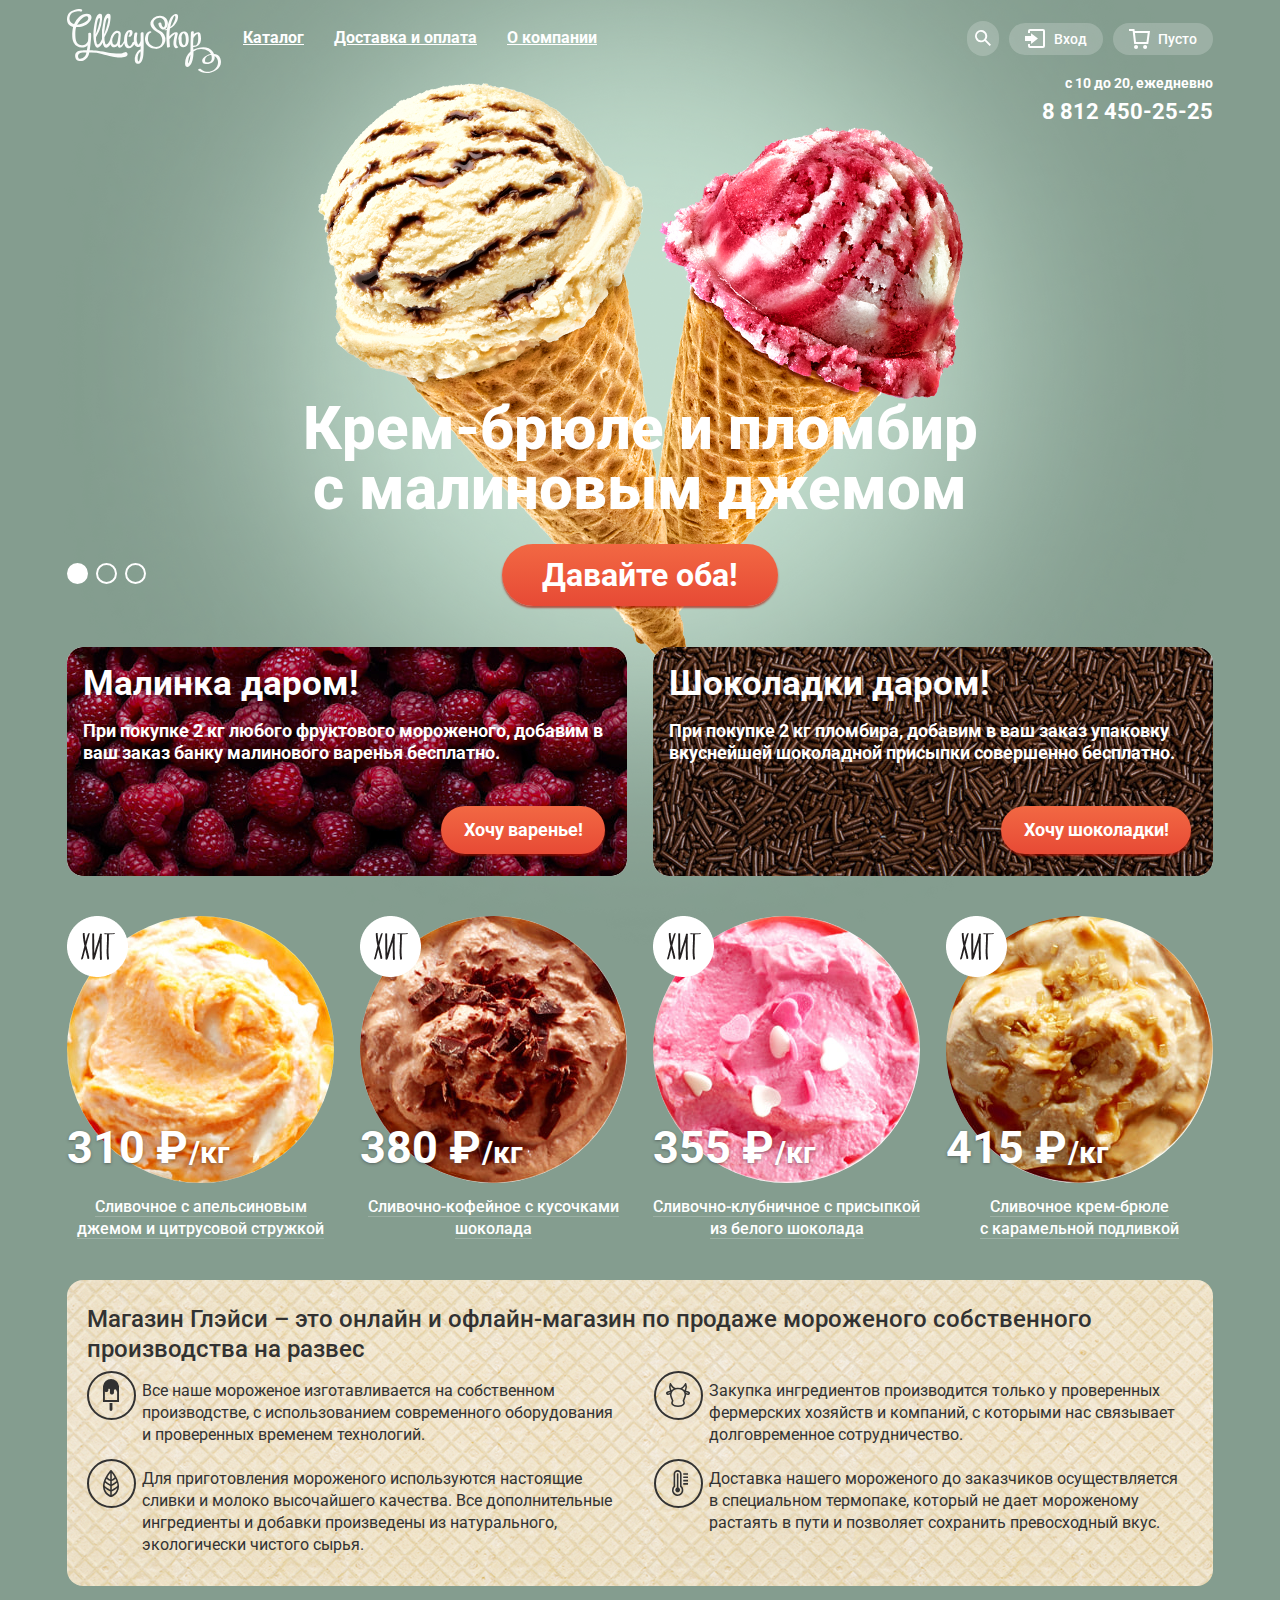
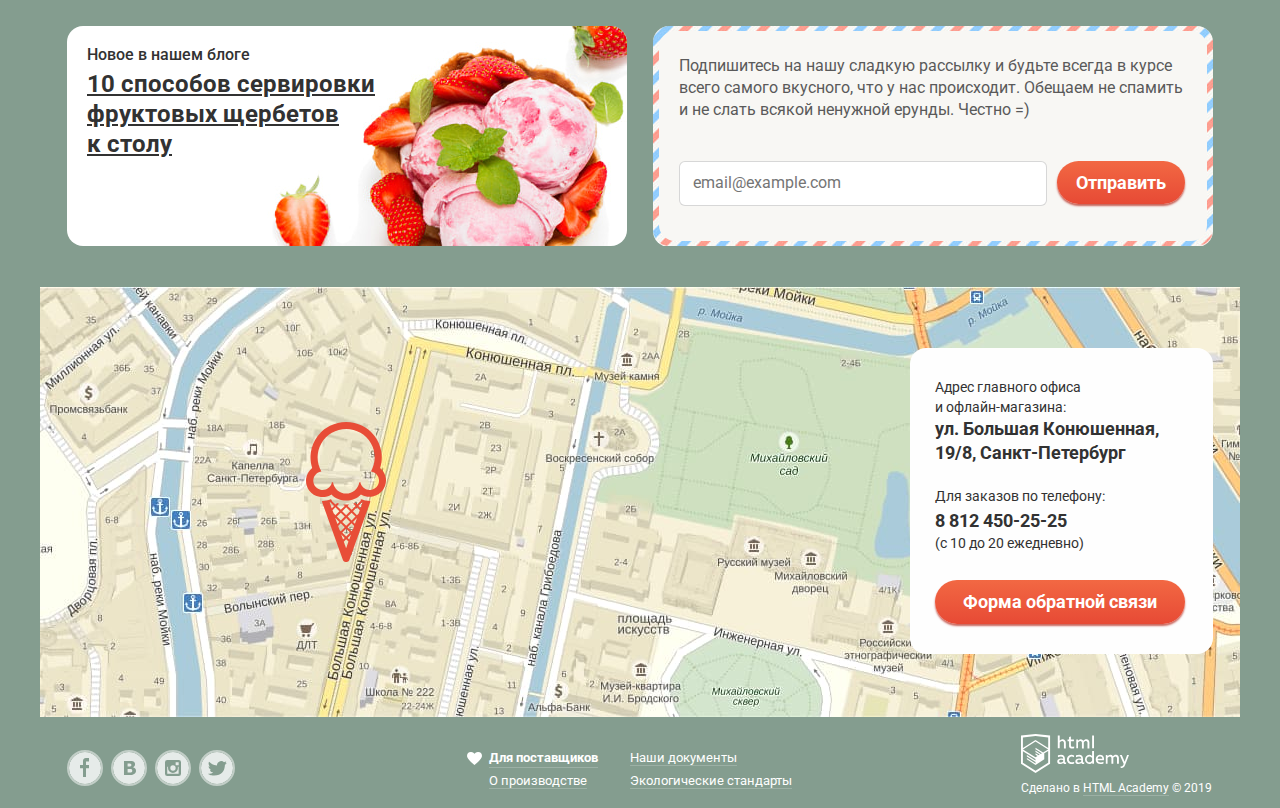
==== index.html @ b6bd2217 "Final" ====
<!DOCTYPE html>
<html lang="ru">
  <head>
    <meta charset="utf-8">
    <link href="https://fonts.googleapis.com/css2?family=Roboto:wght@400;500;700&display=swap" rel="stylesheet">
    <link href="css/normalize.css" rel="stylesheet">
    <link href="css/style.css" rel="stylesheet">
    <title>Gllacy Shop</title>
  </head>
  <body class="page-body site-wrapper-1">
  <header class="container header-box">
    <nav class="main-nav">
      <a>
        <img src="img/logo-gllacy.svg" width="154" height="64" alt="Логотип Глэйси" class="logo">
      </a>
      <ul class="site-nav">
        <li class="site-nav-items"><a href="catalog.html" class="site-nav-link">Каталог</a>
          <ul class="list-new-ice">
            <li class="item-new-ice item-new">Новинки</li>
            <li class="item-new-ice-cream"><a class="new-ice-link" href="catalog.html">Сливочное</a></li>
            <li class="item-new-ice"><a class="new-ice-link" href="blank.html">Щербеты</a></li>
            <li class="item-new-ice"><a class="new-ice-link" href="blank.html">Фруктовый лед</a></li>
            <li class="item-new-ice"><a class="new-ice-link" href="blank.html">Мелорин</a></li>
          </ul>
        </li>
        <li class="site-nav-items"><a href="delivery.html" class="site-nav-link">Доставка и оплата</a></li>
        <li class="site-nav-items"><a href="about_company.html" class="site-nav-link">О компании</a></li>
      </ul>
    </nav>
<!--Навигация с Поиском, Входом и Корзиной-->
    <nav class="user-nav">
      <ul class="list-user-nav">
        <li class="user-nav-items-search">
          <a href="#" class="user-nav-items search-link"><svg width="16" height="16" class="icon-search" xmlns="http://www.w3.org/2000/svg"><path d="M16 14.665l-4.921-4.932a6.144 6.144 0 0 0-.994-8.273 6.113 6.113 0 0 0-8.307.352 6.141 6.141 0 0 0-.293 8.328 6.11 6.11 0 0 0 8.262.937L14.659 16 16 14.665zm-9.918-4.288a4.245 4.245 0 0 1-3.928-2.63 4.269 4.269 0 0 1 .922-4.643 4.248 4.248 0 0 1 4.632-.923 4.253 4.253 0 0 1 2.624 3.936 4.274 4.274 0 0 1-1.247 3.01 4.256 4.256 0 0 1-3.003 1.25z"/></svg></a>
          <section class="search-form">
            <form action="https://echo.htmlacademy.ru" method="get">
              <label for="search" class="visually-hidden">Поле поиска</label>
              <input id="search" type="search" name="search" class="search" placeholder="Крем-брюле">
              <button type="submit" class="visually-hidden">Поиск</button>
            </form>
          </section>
        </li>
        <li class="user-nav-items-login"><a href="entry.html" class="user-nav-items login-link">Вход</a>
          <section class="login-section">
            <h2 class="visually-hidden">Форма регистрации</h2>
            <form action="https://echo.htmlacademy.ru" method="post" class="login-form">
              <p class="login-window">
                <label for="login" class="visually-hidden">Логин</label>
                <input id="login" type="email" name="login" class="login" placeholder="email@example.com">
              </p>
              <p class="login-window">
                <label for="password" class="visually-hidden">Пароль</label>
                <input id="password" type="password" class="password" name="password" placeholder="••••••">
              </p>
              <div class="button-registration">
                <button type="submit" class="button button-login">Войти</button>
                <div class="registration">
                  <a href="#" class="login-text">Забыли пароль?</a>
                  <a href="#" class="login-text">Новая регистрация</a>
                </div>
              </div>
            </form>
          </section>
        </li>
        <li class="user-nav-items-basket"><a href="basket.html" class="user-nav-items basket-link">Пусто</a></li>
      </ul>
    </nav>
    <section class="info-operating-box">
      <h2 class="visually-hidden">Режим работы и телефон</h2>
      <p class="text-operating-mode">с 10 до 20, ежедневно</p>
      <a href="tel:+88124502525" class="phone-number">8 812 450-25-25</a>
    </section>
  </header>
  <main class="container">
    <section class="slider">
      <h2 class="visually-hidden">Акция-слайдер</h2>
      <ul class="slider-list">
        <li class="slider-item slide slide-current">
          <h3 class="slide-title">Крем-брюле и пломбир с малиновым джемом</h3>
          <a href="#" class="button slide-button">Давайте оба!</a>
        </li>
        <li class="slider-item slide">
          <h3 class="slide-title">Шоколадный пломбир и лимонный сорбет</h3>
          <a href="#" class="button slide-button">Давайте оба!</a>
        </li>
        <li class="slider-item slide">
          <h3 class="slide-title">Пломбир с помадкой и клубничный щербет</h3>
          <a href="#" class="button slide-button">Давайте оба!</a>
        </li>
      </ul>
      <div class="slider-controls">
        <button type="button" class="current" aria-label="Первый слайд"></button>
        <button type="button" aria-label="Второй слайд"></button>
        <button type="button" aria-label="Третий слайд"></button>
      </div>
    </section>
    <section class="promo-box">
      <h2 class="visually-hidden">Акции</h2>
      <div class="promo promo-raspberry">
        <p class="title-promo">Малинка даром!</p>
        <p class="text-promo">При покупке 2 кг любого фруктового мороженого, добавим в ваш заказ банку малинового варенья бесплатно.</p>
        <a href="#" class="button promo-box-button">Хочу варенье!</a>
      </div>
      <div class="promo promo-chocolate">
        <p class="title-promo">Шоколадки даром!</p>
        <p class="text-promo">При покупке 2 кг пломбира, добавим в ваш заказ упаковку вкуснейшей шоколадной присыпки совершенно бесплатно.</p>
        <a href="#" class="button promo-box-button">Хочу шоколадки!</a>
      </div>
    </section>
    <section class="hit-section">
      <h2 class="visually-hidden">Хиты</h2>
      <ul class="list-hit">
        <li>
          <article class="card card-hit">
            <p class="ice-img">
              <img src="img/ice1-1.jpg" class="ice-pic" width="267" height="267" alt="Сливочное с апельсиновым джемом и цитрусовой стружкой">
            </p>
            <span class="price">
              310 &#8381
            </span>
            <span class="weight">
              /кг
            </span>
            <a href="#" class="title-hit"><span class="underline">Сливочное с апельсиновым джемом и цитрусовой стружкой</span></a>
            <a href="#" class="button card-button-link">Быстрый просмотр</a>
          </article>
        </li>
        <li>
          <article class="card card-hit">
            <p class="ice-img">
              <img src="img/ice1-2.jpg" class="ice-pic" width="267" height="267" alt="Сливочно-кофейное с кусочками шоколада">
            </p>
            <span class="price">
              380 &#8381
            </span>
            <span class="weight">
              /кг
            </span>
            <a href="#" class="title-hit"><span class="underline">Сливочно-кофейное с кусочками шоколада</span></a>
            <a href="#" class="button card-button-link">Быстрый просмотр</a>
          </article>
        </li>
        <li>
          <article class="card card-hit">
            <p class="ice-img">
              <img src="img/ice1-3.jpg" class="ice-pic" width="267" height="267" alt="Сливочно-клубничное с присыпкой из белого шоколада">
            </p>
            <span class="price">
              355 &#8381
            </span>
            <span class="weight">
              /кг
            </span>
            <a href="#" class="title-hit"><span class="underline">Сливочно-клубничное с&#160;присыпкой из белого шоколада</span></a>
            <a href="#" class="button card-button-link">Быстрый просмотр</a>
          </article>
        </li>
        <li>
          <article class="card card-hit">
            <p class="ice-img">
              <img src="img/ice1-4.jpg" class="ice-pic" width="267" height="267" alt="Сливочное крем-брюле с карамельной подливкой">
            </p>
            <span class="price">
              415 &#8381
            </span>
            <span class="weight">
             /кг
            </span>
            <a href="#" class="title-hit"><span class="underline">Сливочное крем-брюле с&#160;карамельной подливкой</span></a>
            <a href="#" class="button card-button-link">Быстрый просмотр</a>
          </article>
        </li>
      </ul>
    </section>
    <section class="desc">
      <h2 class="title-desc">Магазин Глэйси &ndash; это онлайн и офлайн-магазин по продаже мороженого собственного производства на развес</h2>
      <ul class="list-desc">
        <li class="item-desc icon-ice">Все наше мороженое изготавливается на собственном производстве, с использованием современного оборудования и проверенных временем технологий.</li>
        <li class="item-desc icon-cow">Закупка ингредиентов производится только у проверенных фермерских хозяйств и компаний, с которыми нас связывает долговременное сотрудничество.</li>
        <li class="item-desc icon-list">Для приготовления мороженого используются настоящие сливки и молоко высочайшего качества. Все дополнительные ингредиенты и добавки произведены из натурального, экологически чистого сырья.</li>
        <li class="item-desc icon-grad">Доставка нашего мороженого до заказчиков осуществляется в&#160;специальном термопаке, который не дает мороженому растаять в пути и позволяет сохранить превосходный вкус.</li>
      </ul>
    </section>
    <div class="news-subscribe">
      <section class="news">
        <h2 class="visually-hidden">Новости</h2>
        <div class="aside news-section">
          <p class="title-news">Новое в нашем блоге</p>
          <a href="" class="text-news">10 способов сервировки фруктовых щербетов к&#160;столу</a>
        </div>
      </section>
      <section class="aside subscribe">
        <h2 class="visually-hidden">Подписка</h2>
        <div class="subscribe-section">
          <p class="text-subscribe">Подпишитесь на нашу сладкую рассылку и будьте всегда в курсе всего самого вкусного, что у нас происходит. Обещаем не спамить и&#160;не слать всякой ненужной ерунды. Честно =)</p>
          <form class="subscribe-form" action="https://echo.htmlacademy.ru" method="post">
            <label for="subscribe-email" class="visually-hidden">Электронная почта</label>
            <input id="subscribe-email" class="subscribe-email" type="email" name="email" placeholder="email@example.com">
          </form>
          <button type="submit" class="button button-subscribe">Отправить</button>
        </div>
      </section>
    </div>
    <section class="map-section">
      <h2 class="visually-hidden">Интерактивная карта</h2>
      <img src="img/map.jpg" width="1200" height="430" alt="Карта">
      <div class="form-map">
        <p class="text-form">Адрес главного офиса<br>
          и офлайн-магазина:</p>
        <p class="info">ул. Большая Конюшенная, 19/8, Санкт-Петербург</p>
        <p class="text-order">Для заказов по телефону:</p>
        <a href="tel:+88124502525" class="info-tel">8 812 450-25-25</a>
        <p class="text-time">(с 10 до 20 ежедневно)</p>
        <a href="#" class="button button-form-map">Форма обратной связи</a>
      </div>
    </section>
  </main>
    <footer class="container footer-box">
      <section class="social-section">
        <h2 class="visually-hidden">Социальные сети</h2>
        <ul class="list-social">
          <li><a href="#" class="social"><img src="img/fb.svg" class="icon-social" width="36" height="36" alt="Фейсбук"></a></li>
          <li><a href="#" class="social"><img src="img/vk.svg" class="icon-social" width="36" height="36" alt="Вконтакте"></a></li>
          <li><a href="#" class="social"><img src="img/ig.svg" class="icon-social" width="36" height="36" alt="Инстаграм"></a></li>
          <li><a href="#" class="social"><img src="img/tw.svg" class="icon-social" width="36" height="36" alt="Твиттер"></a></li>
        </ul>
      </section>
      <section class="info-section">
        <h2 class="visually-hidden">Дополнительная информация</h2>
        <ul class="footer-info">
          <li class="info-link"><a href="#" class="item-provider">Для поставщиков</a></li>
          <li class="info-link"><a href="#" class="item-information">Наши документы</a></li>
          <li class="info-link"><a href="#" class="item-information">О производстве</a></li>
          <li class="info-link"><a href="#" class="item-information">Экологические стандарты</a></li>
        </ul>
      </section>
      <section class="copyright-section">
        <h2 class="visually-hidden">О создателе</h2>
          <a href="https://htmlacademy.ru/intensive/htmlcss" class="link-academy"><img src="img/logo-akad.svg" width="108" height="39" alt="Логотип Академии"></a>
          <p class="text-academy">Сделано в <a href="https://htmlacademy.ru/intensive/htmlcss" class="html-academy">HTML Academy</a> © 2019</p>
        </section>
    </footer>
    <div class="modal feedback-section">
      <h2 class="visually-hidden">Форма обратной связи</h2>
      <p class="title-feedback">Мы обязательно вам ответим!</p>
        <a href="#" class="modal-close" type="button" aria-label="Закрыть"></a>
      <form action="https://echo.htmlacademy.ru" method="post" class="feedback-form">
        <p class="feedback-input">
          <label for="feedback-name" class="visually-hidden">Имя</label>
          <input id="feedback-name" type="text" name="name" class="feedback-name" placeholder="Имя Фамилия" required>
        </p>
        <p class="feedback-input">
          <label for="feedback-email" class="visually-hidden">Почта</label>
          <input id="feedback-email" type="email" name="email" class="feedback-email" placeholder="email@example.com" required>
        </p>
        <p class="feedback-input-comment">
          <textarea class="feedback-comment" rows="10" cols="40" name="text" class="feedback-comment" placeholder="В свободной форме"></textarea>
        </p>
        <button type="submit" class="button feedback-button">Отправить</button>
      </form>
    </div>
  <script src="js/feedback.js"></script>
  </body>
</html>
---- css/style.css ----
/* Variables */

:root {
    --basic-white: #FFFFFF;
    --white: 255, 255, 255;
    --grey-backrground-yellow: #F8F7F4; 
    --grey-placeholder: #999999;
    --grey-basket-price: #C4C4C4;
    --grey-light-post:#5A5A5A;
    --grey-light-border: 178, 178, 178;
    --grey-border-login: #D3D3D2;
    --grey-dark-text: #323232;
    --grey-dark-line: 50, 50,50;
    --grey-darkness: #231F20; /* цвет ХИТ */
    --pink-light: #F26843;
    --pink-dark: #E74A35;
    --pink-selected: #FBDED7;
    --pink-selected-catalog: #D07058;
    --background-green: #849D8F;
    --background-blue: #8996A6;
    --background-red: #9D8B84;
    --background-white: #FEFEFE;
    --text-shadow-button: #a01f0b;
    --box-shadow-button: 172, 16, 0;
    --text-shadow-price: 49, 50, 53;
    --text-border-news: #353535;
    --black-shadow: #000000;
    --pink-light-hover: #f58669;
    --pink-dark-hover: #ec6f5e;
    --pink-light-active: #d84732;
    --pink-dark-active: #e1613e;
    --range-light: 248, 247, 244;
    --range-grey: #ABABAB;
    --select-blue: #1E90FF;
    --box-shadow: 0, 0, 0;
    --background-hover-card: #9DB1A6;
    --blue-border-active: 46, 136, 228;
}

body {
    min-width: 1166px;
    margin: 0;
    padding: 0;
    font-family: "Roboto", Arial, sans-serif;
    font-size: 16px;
    line-height: 22px;
    color: var(--basic-white);
    background-color: var(--background-green);
}
img {
    max-width: 100%;
    height: auto;
}
.visually-hidden {
    position: absolute;
    width: 1px;
    height: 1px;
    margin: -1px;
    border: 0;
    padding: 0;
    clip: rect(0 0 0 0);
    overflow: hidden;
}
.container {
    width: 1200px;
    padding-left: 27px;
    padding-right: 27px;
    margin-left: auto;
    margin-right: auto;
}
*,
*::before,
*::after {
  box-sizing: border-box;
}
.page-body {
    min-height: 100%;
    display: grid;
    grid-template-rows: min-content 1fr min-content;
}  
.main-nav, .user-nav {
    font-size: 16px;
    font-weight: bold;
    line-height: 18px;
    color: var(--basic-white);
    display: flex;
    align-items: flex-start;
}
.info-operating-box {
    text-align: end;
    margin-top: -13px;
    width: 100%;
}
.header-box {
    display: flex;
    flex-wrap: wrap;
}
.site-nav {
    list-style: none;
    display: flex;
    margin: 0;
    padding: 0;
    padding-left: 9px;
    padding-top: 29px;
}
.site-nav .list-new-ice {
    position: absolute;
    display: flex;
    flex-direction: column;
    display: none;
    margin: 0;
    padding: 0;
    list-style: none;
    background-color: var(--basic-white);
    border-radius: 4px;
    min-height: 171px;
    margin-top: 12px;
    margin-left: -6px;
    min-width: 143px;
    box-shadow: 0px 20px 20px rgba(var(--box-shadow), 0.4);
    z-index: 1;
}
.site-nav > li:hover .list-new-ice {
    display: flex;
}
.item-new {
    font-weight: bold;
    font-size: 14px;
    line-height: 18px;
    color: var(--grey-dark-text);
    padding-left: 21px;
    position: relative;
}
.item-new::after {
    content: "";
    position: absolute;
    width: 128px;
    height: 1px;
    top: 37px;
    left: 6px;
    background-image: url("../img/line-index.svg");
    background-repeat: no-repeat;
    background-position: 0 0;
}
.new-ice-link {
    text-decoration: none;
    font-weight: normal;
    font-size: 14px;
    line-height: 16px;
    color: var(--grey-dark-text);
    margin-left: 21px;
}
.item-new-ice {
    cursor: pointer;
    padding-top: 7px;
    padding-bottom: 8px;
}
.item-new-ice-cream {
    cursor: pointer;
    padding-top: 8px;
    padding-bottom: 6px;
    margin-top: 5px; 
}
.item-new-ice-cream:hover {
    cursor: pointer;
    padding-top: 6px;
    padding-bottom: 8px; 
    background-color: var(--pink-selected); 
}
.item-new-ice:hover {
    background-color: var(--pink-selected);
}
.list-user-nav {
    list-style: none;
    display: flex;
    margin: 0;
    padding: 0;
    padding-top: 7px;
}
.site-nav-link {
    padding-left: 13px;
    padding-right: 14px;
    padding-top: 5px;
    padding-bottom: 7px;
    margin-right: 3px;
}
.site-nav-items {
    padding-bottom: 14px;
}
.user-nav {
    padding-top: 23px;
    margin-left: auto;
}
.user-nav-items {
    text-decoration: none;
    background: rgba(var(--white), 0.2);
    padding: 8px 16px 8px 45px;
    border-radius: 20px;
}
.site-nav-link,
.user-nav-items {
    color: var(--basic-white);
}
.site-nav-link:hover,
.site-nav-link:focus {
    background-color: var(--basic-white);
    border-radius: 26px;
    color: var(--grey-dark-text);
}
.user-nav-items:hover,
.user-nav-items:focus {
    background-color: var(--basic-white);
    border-radius: 26px;
    color: var(--grey-dark-text);
}
.logo {
    padding-top: 9px;
}
.search-link {
    position: relative;
    padding-left: 16px;
}
.user-nav-items-search {
    margin-right: 10px;
}
.search-form {
    position: absolute;
    top: 59px;
    right: 359px;
    width: 341px;
    height: 84px;
    padding-top: 20px;
    padding-left: 15px;
    z-index: 10;
    border-radius: 4px;
    background-color: var(--grey-backrground-yellow);
    box-shadow: 0px 20px 20px rgba(var(--black-shadow), 0.4);
}
.search {
    width: 311px;
    height: 44px;
    font-weight: normal;
    font-size: 14px;
    line-height: 16px;
    padding-left: 14px;
    background-color: var(--basic-white);
    border: 1px solid var(--grey-border-login);
    border-radius: 4px;
    padding-right: 14px;
}
.icon-search {
    position: absolute;
    left: 8px;
    fill: var(--basic-white);
}
.user-nav-items-search:hover .search-form {
    display: block;
}
.user-nav-items-search:hover .icon-search,
.user-nav-items-search:focus .icon-search,
.user-nav-items-search:active .icon-search {
    fill: var(--grey-dark-text);
}
.search-form {
    display: none;
}
.user-nav-items-login {
    margin-right: 10px;
    padding-bottom: 20px;
}
.list-user-nav .login-link {
    position: relative;
    font-weight: 500;
    font-size: 14px;
    line-height: 16px;
}
.login-link::before {
    content: "";
    position: absolute;
    width: 20px;
    height: 19px;
    top: 6px;
    left: 16px;
    background-image: url("../img/login.svg");
    background-repeat: no-repeat;
    background-position: 0 0;
    fill: var(--basic-white);
}
.login-link:hover::before,
.login-link:focus::before,
.login-link:active::before {
    background-image: url("data:image/svg+xml,%3Csvg width='20' height='19' xmlns='http://www.w3.org/2000/svg'%3E%3Cpath d='M6.04 14.88l6.92-5.38-6.92-5.37v2.91H0v4.92h6.04v2.92z' fill='%23323232'/%3E%3Cpath d='M18 0H5a2 2 0 0 0-2 2v2h2V2h13v15H5v-2H3v2a2 2 0 0 0 2 2h13a2 2 0 0 0 2-2V2a2 2 0 0 0-2-2z' fill='%23323232'/%3E%3C/svg%3E");
}
.user-nav-items-login:hover .login-section {
    display: block;
}
.item-active {
    background-color: var(--pink-selected-catalog);
    border-radius: 26px;
    color: var(--basic-white);
    text-decoration: none;
}
.basket-section {
    display: none;
    position: absolute;
    z-index: 10;
    background-color: var(--basic-white);
    border-radius: 4px;
    min-height: 242px;
    right: 147px;
    top: 59px;
    width: 539px;
    box-shadow: 0px 20px 20px rgba(var(--box-shadow), 0.4);
    font-style: normal;
    font-weight: normal;
    font-size: 13px;
    line-height: 16px;
    color: var(--grey-dark-text);
}
.user-nav-items-basket:hover .basket-section {
    display: block;
}
.table-basket {
    padding-top: 15px;
    padding-left: 9px;
    padding-bottom: 10px;
    padding-right: 6px;
}
.table-basket::after {
    content: "";
    position: absolute;
    width: 510px;
    height: 1px;
    top: 129px;
    left: 15px;
    background-image: url("../img/line-basket.svg");
    background-repeat: no-repeat;
    background-position: 0 0;
}
.table-tr1 {
    display: flex;
    align-items: center;
    padding-bottom: 25px;
}
.table-td1-2 {
    padding-right: 13px;
}
.ice-td1 {
    padding-right: 36px;
}
.table-td1-4 {
    padding-right: 24px;
}
.table-tr2 {
    display: flex;
    padding-bottom: 25px;
}
.table-td2-2 {
    padding-right: 12px;
}
.ice-td2 {
    padding-right: 37px;
}
.table-td2-4 {
    padding-right: 23px;
}
.table-td {
    font-weight: bold;
    font-size: 15px;
    line-height: 16px;
}
.ice-td {
    padding-left: 9px;
    padding-top: 9px;
    padding-right: 28px;
    padding-bottom: 9px;
}
.table-tr3 {
    display: flex;
    justify-content: flex-end;
    padding-left: 402px;
}
.button-basket {
    position: relative;
    left: 353px;
    font-weight: bold;
    font-size: 18px;
    line-height: 16px;
    padding-left: 13px;
    padding-top: 13px;
    padding-bottom: 15px;
    padding-right: 12px;
    border-radius: 26px;
}
.cross-basket {
    border: none;
    background: none;
}
.price-basket {
    color: var(--grey-basket-price);
}
.list-user-nav .basket-link {
    position: relative;
    font-weight: 500;
    font-size: 14px;
    line-height: 16px;
}
.basket-link::before {
    content: "";
    position: absolute;
    width: 21px;
    height: 20px;
    top: 6px;
    left: 16px;
    background-image: url("../img/basket-empty.svg");
    background-repeat: no-repeat;
    background-position: 0 0;
}
.basket-link:hover::before,
.basket-link:focus::before,
.basket-link:active::before {
background-image: url("data:image/svg+xml,%3Csvg width='21' height='20' xmlns='http://www.w3.org/2000/svg'%3E%3Cpath d='M7.034 20a2.008 2.008 0 0 0 2.015-2c0-1.105-.902-2-2.015-2a2.008 2.008 0 0 0-2.016 2c0 1.105.903 2 2.016 2zM16.103 20a2.008 2.008 0 0 0 2.015-2c0-1.105-.902-2-2.015-2a2.008 2.008 0 0 0-2.016 2c0 1.105.903 2 2.016 2zM5.703 2l-.241-2H0v2h3.668l1.511 13h14.108L21 2H5.703zm11.8 11H6.973L5.965 4h12.727l-1.189 9z' fill='%23323232'/%3E%3C/svg%3E");
}
.list-user-nav .basket-link-catalog {
    position: relative;
    font-weight: 500;
    font-size: 14px;
    line-height: 16px;
}
.basket-link-catalog::before {
    content: "";
    position: absolute;
    width: 21px;
    height: 20px;
    top: 6px;
    left: 16px;
    background-image: url("../img/basket-full.svg");
    background-repeat: no-repeat;
    background-position: 0 0;
}
.text-operating-mode {
    font-size: 14px;
    font-weight: bold;
    line-height: 11px;
}
.phone-number {
    font-size: 22px;
    font-weight: bold;
    line-height: 18px;
    text-decoration: none;
    color: var(--basic-white);
}
.list-breadcrumbs {
    list-style: none;
    display: flex;
    padding: 0;
    margin: 0;
    margin-top: -30px;
}
.breadcrumbs{
    font-weight: normal;
    font-size: 14px;
    line-height: 16px;
    color: var(--basic-white);
    border: 1px solid rgba(var(--white), 0.2);
}
.arrow {
    position: relative;
}
.arrow::after {
    content: "";
    position: absolute;
    width: 6px;
    height: 6px;
    right: -14px;
    top: 6px;
    background-image: url("../img/strelka.svg");
    background-repeat: no-repeat;
    background-position: 0 0;
}
.breadcrumbs-active{
    text-decoration: none;
    padding-top: 2px;
}
.item-breadcrumbs {
    padding-right: 20px;
}
.title-catalog {
    font-style: normal;
    font-weight: bold;
    font-size: 35px;
    line-height: 26px;
    margin: 0;
    padding: 0;
    padding-bottom: 33px;
}
.filter-form-box {
    display: flex;
    flex-wrap: wrap;
    padding-left: 16px;
    border: none;
    padding: 0;
    margin: 0;
    padding-bottom: 40px;
}
.sort-box {
    width: 196px;
    border: none;
    padding: 0;
    margin: 0;
    padding-right: 15px;
}
.sort {
    text-transform: none;
    border: none;
    background: rgba(var(--white), 0.2);
    margin: 0;
    padding: 0;
    list-style: none;
    border-radius: 20px;
    padding-top: 7px;
    padding-right: 35px;
    padding-bottom: 11px;
    padding-left: 16px;
    color: var(--basic-white);
    -webkit-appearance: none;
    background-image: url("../img/arrow.svg");
    background-repeat: no-repeat;
    background-position: 171px 13px;
    cursor: pointer;
}
.filter-price-box {
    width: 218px;
    padding: 0;
    margin: 0;
    border: none;
}
.range-controls {
    position: relative;
    height: 36px;
    padding-top: 16px;
    padding-right: 21px;
    padding-left: 42px;
    background-color: rgba(var(--white), 0.2);
    border-radius: 20px;
}
.range-controls .scale {
    height: 2px;
    background: rgba(var(--range-light), 0.2);
    margin-left: -21px;
} 
.range-controls .bar {
    width: 74%;
    height: 2px;
    background: var(--grey-backrground-yellow);
    width: 116px;
    margin-left: 15px;
}
.range-controls .toggle {
    position: absolute;
    top: 8px;
    left: 0;
    width: 20px;
    height: 20px;
    padding: 0;
    border: 8px solid var(--basic-white);
    background-color: var(--range-grey);
    border-radius: 50%;
    cursor: pointer;
}
.range-controls .toggle-min {
    left: 34px;
}
.range-controls .toggle-max {
    left: 132px;
    top: 7px;
}
.fat-filter-box {
    width: 440px;
    padding: 0;
    margin: 0;
    border: none;
    padding-left: 15px;
    padding-bottom: 12px;
}
.fat-box {
    background: rgba(var(--white), 0.2);
    border-radius: 20px;
    padding-top: 7px;
    padding-right: 16px;
    padding-bottom: 7px;
    padding-left: 16px;
    list-style: none;
    display: grid;
    grid-template-columns: auto auto auto auto;
    column-gap: 19px;
    margin: 0;
}
.radio__text {
	position: relative;
	cursor: pointer;
}
.filter-input-radio + label::before {
    content: "";
    position: absolute;
    left: -33px;
    top: -1px;
    width: 22px;
    height: 22px;
    border: 4px solid rgba(var(--white), 0.8);
    border-radius: 50%;
}
.filter-input-radio:checked + label::after {
    content: "";
    position: absolute;
    top: 6px;
    left: -26px;
    width: 7.92px;
    height: 7.92px;
    background-color: rgba(var(--white), 0.8);
    border-radius: 50%;
}
.filter-radio {
    padding-left: 31px;
}
.extender-filter-box {
    width: 711px;
    padding: 0;
    margin: 0;
    border: none;
}
.hr-inline {
    display: grid;
    grid-template-columns: auto auto auto auto auto auto;
    padding: 0;
    margin: 0;
    list-style: none;
    background: rgba(var(--white), 0.2);
    border-radius: 20px;
    padding-top: 7px;
    padding-bottom: 11px;
    margin-top: 3px;
    padding-right: 15px;
}
.item-extender label {
    position: relative;
    display: block;
    cursor: pointer;
    user-select: none;
  }
.filter-input-checkbox + label::before {
    content: "";
    position: absolute;
    width: 20px;
    height: 20px;
    left: 18px;
    top: 1px;
    background-image: url("../img/checkbox-off.svg");
    background-repeat: no-repeat;
    background-position: 0 0;
}
.filter-input-checkbox:checked + label::before {
    display: none;
}
  .filter-input-checkbox:checked + label::after {
    content: "";
    position: absolute;
    width: 24px;
    height: 20px;
    left: 17px;
    top: 1px;
    background-image: url("../img/checkbox-on.svg");
    background-repeat: no-repeat;
    background-position: 0 0;
}
.filter-other {
    font-weight: 500;
    font-size: 16px;
    line-height: 18px;
    padding-left: 48px;
}
.filter-form-button {
    text-decoration: none;
    border: none;
    width: 144px;
    height: 36px;
    color: var(--basic-white);
    font-size: 16px;
    line-height: 18px;
    border: 2px solid var(--basic-white);
    border-radius: 20px;
    background: rgba(var(--white), 0.2);
    padding: 0;
    margin: 0;
    margin-top: 26px;
    margin-left: 13px;
}
.title-filter {
    font-weight: 500;
    font-size: 14px;
    line-height: 16px;
    padding-left: 16px;
    padding-bottom: 7px;
}
.site-wrapper-1 {
    background-color: var(--background-green);
    background-image: url("../img/slider-ice1.png");
    min-width: 940px;
    background-repeat: no-repeat;
    background-position: top center;
}
.site-wrapper-2 {
    background-color: var(--background-blue);
    background-image: url("../img/slider-ice2.png");
}
.site-wrapper-3 {
    background-color: var(--background-red);
    background-image: url("../img/slider-ice3.png");
}
.slider-list {
    margin: 0;
    padding: 0;
    list-style: none;
}
.slider {
    position: relative;
    padding-top: 274px;
    text-align: center;
    color: var(--basic-white);
}
.slide {
    display: none;
}
.slide-current {
    display: block;
}
.slide-title {
    width: 700px;
    margin: 0 auto;
    margin-bottom: 25px;
    font-size: 60px;
    line-height: 60px;
    font-weight: 800;
}
.slide-button {
    font-weight: bold;
    font-size: 32px;
    line-height: 44px;
    padding: 9px 40px;
    text-shadow: 0px 2px 2px rgba(var(--text-shadow-button), 0.76);
    border-radius: 70px;
}
.button {
    display: inline-block;
    text-align: center;
    color: var(--basic-white);
    vertical-align: top;
    text-decoration: none;
    background: var(--pink-light);
    background: linear-gradient(180deg,var(--pink-light) 0%, var(--pink-dark) 100%);
    box-shadow: 0px 2px 2px rgba(var(--box-shadow-button), 0.64);
    border: none;
    cursor: pointer;
}
.button:hover {
    background: linear-gradient(to bottom, var(--pink-light-hover), var(--pink-dark-hover));
    box-shadow: 0 2px 2px rgba(var(--box-shadow-button), 1);
}
  
.button:active {
    background: linear-gradient(to bottom,var(--pink-light-active), var(--pink-dark-active));
    box-shadow: inset 0 2px 2px rgba(var(--box-shadow-button), 1);
}
.slider-controls {
    position: absolute;
    bottom: 22px;
    z-index: 20;
    display: flex;
    width: 79px;
    justify-content: space-between;
}
.slider-controls button {
    padding: 0;
    width: 21px;
    height: 21px;
    background-color: transparent;
    border: 2px solid var(--basic-white);
    border-radius: 50%;
    cursor: pointer;
}
.slider-controls .current {
    background-color: var(--basic-white);
}
.promo-box {
    display: flex;
    padding-top: 41px;
    padding-bottom: 40px;
    justify-content: space-between;
}
.promo {
    display: flex;
    flex-direction: column;
    background-repeat: no-repeat;
    border-radius: 16px;
    width: 560px;
}
.promo-box-button {
    align-self: flex-end;
    margin-bottom: 22px;
    margin-right: 22px;
    font-weight: bold;
    font-size: 18px;
    line-height: 24px;
    padding-top: 12px;
    padding-right: 22px;
    padding-bottom: 12px;
    padding-left: 23px;
    text-shadow: 0px 2px 5px rgba(var(--text-shadow-button), 0.76);
    border-radius: 26px;
}
.promo-raspberry {
    background-image: url("../img/raspberry.jpg");
}
.promo-chocolate {
    background-image: url("../img/chocolate.jpg");
}
.title-promo {
    font-size: 35px;
    line-height: 41px;
    font-weight: bold;
    margin: 0;
    padding-top: 16px;
    padding-left: 16px;
    padding-right: 16px;
    padding-bottom: 16px;
}
.text-promo {
    font-size: 18px;
    line-height: 22px;
    font-weight: bold;
    padding-left: 16px;
    padding-right: 19px;
    padding-bottom: 42px;
    margin: 0;
}
.hit-section {
    padding-bottom: 40px;
}
.list-hit {
    list-style: none;
    display: flex;
    justify-content: space-between;
    flex-wrap: wrap;
    margin: 0;
    padding: 0;
}
.ice-img {
    margin: 0;
    padding: 0;
    margin-bottom: -64px;
}
.card-hit::after {
    content: "";
    position: absolute;
    top: 0;
    width: 61px;
    height: 61px;
    background-image: url("../img/hit.png");
    background-repeat: no-repeat;
    background-position: 0 0;
    z-index: 11;
}
.card {
    position: relative;
    width: 267px;
}
.card:hover::before {
    content: "";
    position: absolute;
    top: -6px;
    left: -13px;
    width: 293px;
    height: 402px;
    background: rgba(var(--white), 0.2);
    border-radius: 4px;
    z-index: 10;
}
.card:hover .card-button-link{
    display: block;
}
.card-button-link {
    text-decoration: none;
    font-style: normal;
    font-weight: bold;
    font-size: 18px;
    line-height: 24px; 
    display: none;
    position: absolute;
    z-index: 10;
    width: 200px;
    height: 44px;
    bottom: -51px;
    left: 33px;
    padding-top: 10px;
    padding-left: 10px;
    padding-right: 10px;
    padding-bottom: 10px;
    border-radius: 50px;
}
.title-hit {
    font-size: 16px;
    line-height: 22px;
    font-weight: 500;
    text-align: center;
    margin: 0;
    margin-top: 26px;
    text-decoration: none;
    color: var(--basic-white);
    display: block;
}
.underline {
    border-bottom: 1px solid rgba(var(--white), 0.2);
}
.list-hit .price {
    font-weight: bold;
    font-size: 45px;
    line-height: 45px;
    text-shadow: 0px 1px 3px rgba(var(--text-shadow-price), 0.5);
}
.list-hit .weight {
    font-weight: bold;
    font-size: 30px;
    line-height: 35px;
    text-shadow: 0px 1px 3px rgba(var(--text-shadow-price), 0.5);
    margin-left: -10px;
}
.ice-pic {
    border-radius: 50%;
}
.line {
    padding-bottom: 35px;
}
.desc {
    background-image: url(../img/waffle.png);
    border-radius: 16px;
}
.title-desc {
    font-weight: 500;
    font-size: 24px;
    line-height: 30px;
    color: var(--grey-dark-text);
    margin: 0;
    padding-top: 24px;
    padding-left: 20px;
    padding-right: 20px;
}
.list-desc {
    list-style: none;
    margin: 0;
    padding: 0;
    display: grid;
    grid-template-columns: auto auto;
    grid-template-rows: auto auto;
    column-gap: 27px;
    row-gap: 22px;
    padding-top: 16px;
    padding-left: 18px;
    padding-bottom: 30px;
    padding-right: 24px;
}
.item-desc {
    font-weight: normal;
    font-size: 16px;
    line-height: 22px;
    color: var(--grey-dark-text);
    padding-left: 57px;
    position: relative;
}
.icon-ice::before {
    content: "";
    position: absolute;
    width: 49px;
    height: 49px;
    left: 2px;
    top: -9px;
    background-image: url(../img/icon-ice.svg);
    background-repeat: no-repeat;
    background-position: 0 0;
}
.icon-list::before {
    content: "";
    position: absolute;
    width: 49px;
    height: 49px;
    left: 2px;
    top: -9px;
    background-image: url(../img/icon-list.svg);
    background-repeat: no-repeat;
    background-position: 0 0;
}
.icon-cow::before {
    content: "";
    position: absolute;
    width: 49px;
    height: 49px;
    left: 2px;
    top: -9px;
    background-image: url(../img/icon-cow.svg);
    background-repeat: no-repeat;
    background-position: 0 0;
}
.icon-grad::before {
    content: "";
    position: absolute;
    width: 49px;
    height: 49px;
    left: 2px;
    top: -9px;
    background-image: url(../img/icon-grad.svg);
    background-repeat: no-repeat;
    background-position: 0 0;
}
.news-subscribe {
    display: flex;
    justify-content: space-between;
    padding-top: 40px;
    padding-bottom: 40px;
}
.aside {
    background-repeat: no-repeat;
    min-height: 220px;
    border-radius: 16px;
}
.news-section {
    background-image: url(../img/fon-strawberry.jpg);
    width: 560px;
    padding-right: 205px;
    padding-left: 20px;
    padding-top: 18px;
    padding-bottom: 20px;
}
.subscribe {
    background-image: url(../img/fon-post.jpg);
    padding-top: 5px;
    padding-left: 6px;
    padding-right: 6px;
    padding-bottom: 6px;
}
.subscribe-section {
    display: flex;
    flex-wrap: wrap;
    align-items: flex-start;
    background-color: var(--grey-backrground-yellow);
    width: 548px;
    min-height: 210px;
    background-repeat: no-repeat;
    border-radius: 16px;
    padding-top: 24px;
    padding-left: 20px;
    padding-right: 19px;
    padding-bottom: 26px;
}
.title-news {
    font-weight: 500;
    font-size: 16px;
    line-height: 22px;
    color: var(--grey-dark-text);
    padding: 0;
    margin: 0;
    padding-bottom: 3px;
}
.text-news {
    font-weight: bold;
    font-size: 24px;
    line-height: 30px;
    color: var(--grey-dark-text);
}
.subscribe-form {
    padding-right: 10px;
}
.text-subscribe {
    font-weight: normal;
    font-size: 16px;
    line-height: 22px;
    color: var(--grey-light-post);
    padding-bottom: 31px;
    margin: 0;
}
.subscribe-email {
    width: 368px;
    padding-top: 12px;
    padding-bottom: 12px;
    padding-left: 13px;
    padding-right: 13px;
    background-color: var(--basic-white);
    border: 1px solid rgba(var(--grey-light-border), 0.52);
    border-radius: 6px;
}
.button-subscribe {
    text-shadow: 0px 2px 5px rgba(var(--text-shadow-button), 0.76);
    border-radius: 70px;
    font-weight: bold;
    font-size: 18px;
    line-height: 24px;
    padding: 10px 19px 9px 19px;
}
.map-section {
    position: relative;
    margin-left: -27px;
    margin-right: -27px;
}
.form-map {
    position: absolute;
    top: 61px;
    right: 27px;
    background-color: var(--background-white);
    width: 303px;
    height: 306px;
    border-radius: 16px;
    color: var(--grey-dark-text);
    padding-top: 29px;
    padding-left: 25px;
    padding-right: 25px;
}
.map-section::before {
    content: "";
    position: absolute;
    width: 80px;
    height: 140px;
    left: 266px;
    top: 135px;
    background-image: url(../img/ice-marker.svg);
    background-repeat: no-repeat;
    background-position: 0 0;
}
.text-form {
    font-weight: normal;
    font-size: 14px;
    line-height: 20px;
    margin: 0;
}
.text-order {
    font-weight: normal;
    font-size: 14px;
    line-height: 20px;
    margin: 0;
    padding-bottom: 3px;
}
.text-time {
    font-weight: normal;
    font-size: 14px;
    line-height: 20px;
    margin: 0;
    padding-bottom: 27px;
}
.info {
    font-weight: bold;
    font-size: 18px;
    line-height: 24px;
    text-decoration: none;
    color: var(--grey-dark-text);
    margin: 0;
    padding-bottom: 21px;
}
.info-tel {
    font-weight: bold;
    font-size: 18px;
    line-height: 24px;
    text-decoration: none;
    color: var(--grey-dark-text);
}
.button-form-map{
    align-self: center;
    padding: 10px 28px 10px 28px;
    border-radius: 70px;
    text-shadow: 0px 2px 5px rgba(var(--text-shadow-button), 0.76);
    font-weight: bold;
    font-size: 18px;
    line-height: 24px;
}
.list-hit-section {
    padding-bottom: 46px;
}
.list-pagination {
    list-style: none;
    display: flex;
    justify-content: flex-end;
    padding: 0;
    margin: 0;
    border-bottom: 1px solid rgba(var(--white), 0.2);
    padding-bottom: 30px;
}
.list-pagination-items {
    text-decoration: none;
    font-weight: 500;
    font-size: 16px;
    line-height: 18px;
    color: var(--basic-white);
    display: block;
    margin-right: 19px;
}
.prev {
    margin-right: 13px;
}
.next {
    margin-left: 9px;
}
.list-pagination-items-active {
    background-color: var(--basic-white);
    border-radius: 50%;
    color: var(--grey-dark-text);
    padding-right: 7px;
    padding-left: 8px;
    padding-top: 2px;
    padding-bottom: 4px;
    margin-top: -2px;
}
.footer-box {
    display: flex;
    padding-top: 11px;
    padding-bottom: 11px;
}
.footer-box-catalog {
    padding-top: 18px;
}
.social-section {
    margin-right: 216px;
    padding-top: 16px;
}
.list-social {
    display: flex;
    list-style: none;
    padding: 0;
    margin: 0;
}
.social {
    display: inline-block;
    margin-right: 8px;
    vertical-align: middle;
}
.icon-social {
    border: 2px solid rgba(var(--white), 0.5);
    border-radius: 50%;
}
.info-section {
    margin-right: 229px;
    padding-top: 15px;
    padding-left: 30px;
}
.footer-info {
    list-style: none;
    display: grid;
    grid-template-columns: auto auto;
    grid-template-rows: auto auto;
    column-gap: 32px;
    row-gap: 4px;
    margin: 0;
    padding: 0;
}
.info-link {
    font-size: 13px;
    line-height: 18px;
}
.info-link .item-provider {
    position: relative;
    display: block;
}
.item-provider::before {
    content: "";
    position: absolute;
    width: 15px;
    height: 13px;
    top: 3px;
    left: -22px;
    background-image: url("../img/heart.svg");
    background-repeat: no-repeat;
    background-position: 0 0;
}
.item-provider {
    font-weight: bold;
    text-decoration: none;
    color: var(--basic-white);
    border-bottom: 1px solid rgba(var(--white), 0.2);
}
.item-information {
    font-weight: normal;
    text-decoration: none;
    color: var(--basic-white);
    border-bottom: 1px solid rgba(var(--white), 0.2);
}
.html-academy {
    font-weight: normal;
    font-size: 12px;
    line-height: 18px;
    text-decoration: none;
    color: var(--basic-white);
    border-bottom: 1px solid rgba(var(--white), 0.2);
}
.text-academy {
    font-weight: normal;
    font-size: 12px;
    line-height: 18px;
    text-decoration: none;
    color: var(--basic-white);
    margin: 0;
}
.link-academy {
    display: block;
}
.modal {
    display: none;
    position: fixed;
    top: 0;
    right: 0;
    bottom: 0;
    left: 0;
    margin: auto;
    border-radius: 6px;
    background-color: var(--grey-backrground-yellow);
}
.modal-show {
    display: block;
}
.feedback-section {
    position: fixed;
    width: 477px;
    height: 441px;
    padding-top: 15px;
    padding-left: 24px;
    padding-right: 25px;
    padding-bottom: 27px;
}
.modal-close {
    position: absolute;
    top: 12px;
    right: 15px;
    width: 23px;
    height: 28px;
    border: 0;
    cursor: pointer;
}
.modal-close::before,
.modal-close::after {
    content: "";
    position: absolute;
    top: 10px;
    left: 2px;
    width: 22px;
    height: 2px;
    background-color: var(--grey-dark-text);
}
.modal-close::before {
    transform: rotate(45deg);
}
.modal-close::after {
    transform: rotate(-45deg);
}
.feedback-form {
    box-sizing: border-box;
    width: 428px;
}
.title-feedback {
    font-weight: 500;
    font-size: 24px;
    line-height: 28px;
    color: var(--grey-dark-text);
    margin: 0;
    padding: 0;
    padding-bottom: 20px;
}
.feedback-input {
    padding: 0;
    margin: 0;
    padding-bottom: 20px;
}
.feedback-input-comment {
    padding: 0;
    margin: 0;
}
.feedback-form input[type="email"],
.feedback-form input[type="text"] {
  box-sizing: border-box;
  width: 268px;
  padding-top: 8px;
  padding-right: 40px;
  padding-bottom: 10px;
  padding-left: 13px;
}
input:focus {
    border-color: rgba(var(--blue-border-active), 0.52);
}
.feedback-close {
    background-color: var(--grey-backrground-yellow);
    border: none;
}
.feedback-name {
    width: 267px;
    height: 44px;
    background-color: var(--basic-white);
    border: 1px solid rgba(var(--grey-light-border), 0.52); 
    border-radius: 4px;
}
.feedback-email {
    width: 267px;
    height: 44px;
    background-color: var(--basic-white);
    border: 1px solid rgba(var(--grey-light-border), 0.52); 
    border-radius: 4px;
}
.feedback-comment {
    width: 428px;
    height: 154px;
    background-color: var(--basic-white);
    border: 1px solid rgba(var(--grey-light-border), 0.52);
    border-radius: 4px;
    padding-top: 12px;
    padding-left: 13px;
    padding-bottom: 12px;
    padding-right: 13px;
}
.feedback-button {
    text-decoration: none;
    color: var(--basic-white);
    text-shadow: 0px 2px 5px rgba(var(--text-shadow-button), 0.76);
    border: none;
    border-radius: 70px;
    box-shadow: 0px 2px 2px rgba(var(--box-shadow-button), 0.64);
    background: linear-gradient(180deg, var(--pink-light) 0%, var(--pink-dark) 100%);
    position: relative;
    left: 288px;
    top: 19px;
    font-weight: bold;
    font-size: 18px;
    line-height: 24px;
    padding-left: 25px;
    padding-right: 24px;
    padding-top: 11px;
    padding-bottom: 11px;
}
.login-form {
    padding-top: 20px;
    padding-left: 19px;
    padding-right: 16px;
    padding-bottom: 30px;
}
.login-section {
    display: none;
    z-index: 1;
    position: absolute;
    right: 257px;
    top: 59px;
    width: 277px;
    height: 214px;
    border-radius: 4px;
    background-color: var(--grey-backrground-yellow);
    box-shadow: 0px 20px 20px rgba(var(--black-shadow), 0.4);
}
.login-window {
    margin: 0;
    padding: 0;
    padding-bottom: 20px;
}
.login {
    font-weight: normal;
    font-size: 14px;
    line-height: 16px;
    width: 241px;
    height: 44px;
    background-color: var(--basic-white);
    border: 1px solid var(--grey-border-login);
    border-radius: 4px;
    padding-left: 15px;
    padding-bottom: 4px;
    padding-top: 4px;
    padding-right: 15px;
    color: var(--grey-placeholder);
}
.password {
    width: 241px;
    height: 44px;
    background-color: var(--basic-white);
    border: 1px solid var(--grey-border-login);
    border-radius: 4px;
    color: var(--grey-placeholder);
    font-size: 11px;
    padding-top: 4px;
    padding-left: 15px;
    padding-bottom: 4px;
    padding-right: 15px;
}
.button-login {
    text-decoration: none;
    color: var(--basic-white);
    text-shadow: 0px 2px 5px rgba(var(--text-shadow-button), 0.76);
    border: none;
    border-radius: 70px;
    box-shadow: 0px 2px 2px rgba(var(--box-shadow-button), 0.64);
    background: linear-gradient(180deg, var(--pink-light) 0%, var(--pink-dark) 100%);
    padding: 0;
    margin: 0;
    padding-left: 25px;
    padding-right: 27px;
    font-weight: bold;
    font-size: 18px;
    line-height: 16px;
}
.button-registration {
    display: grid;
    grid-template-columns: auto auto;
    grid-template-rows: 43px;
    column-gap: 20px;
} 
.login-text {
    font-weight: normal;
    font-size: 13px;
    line-height: 21px;
    text-decoration: none;
    color: var(--grey-dark-text);
    border-bottom: 1px solid rgba(var(--grey-dark-line), 0.3);;
}
@keyframes bounce {
0% {
    transform: translateY(-2000px);
}

70% {
    transform: translateY(30px);
}

90% {
    transform: translateY(-10px);
}

100% {
    transform: translateY(0);
}
}
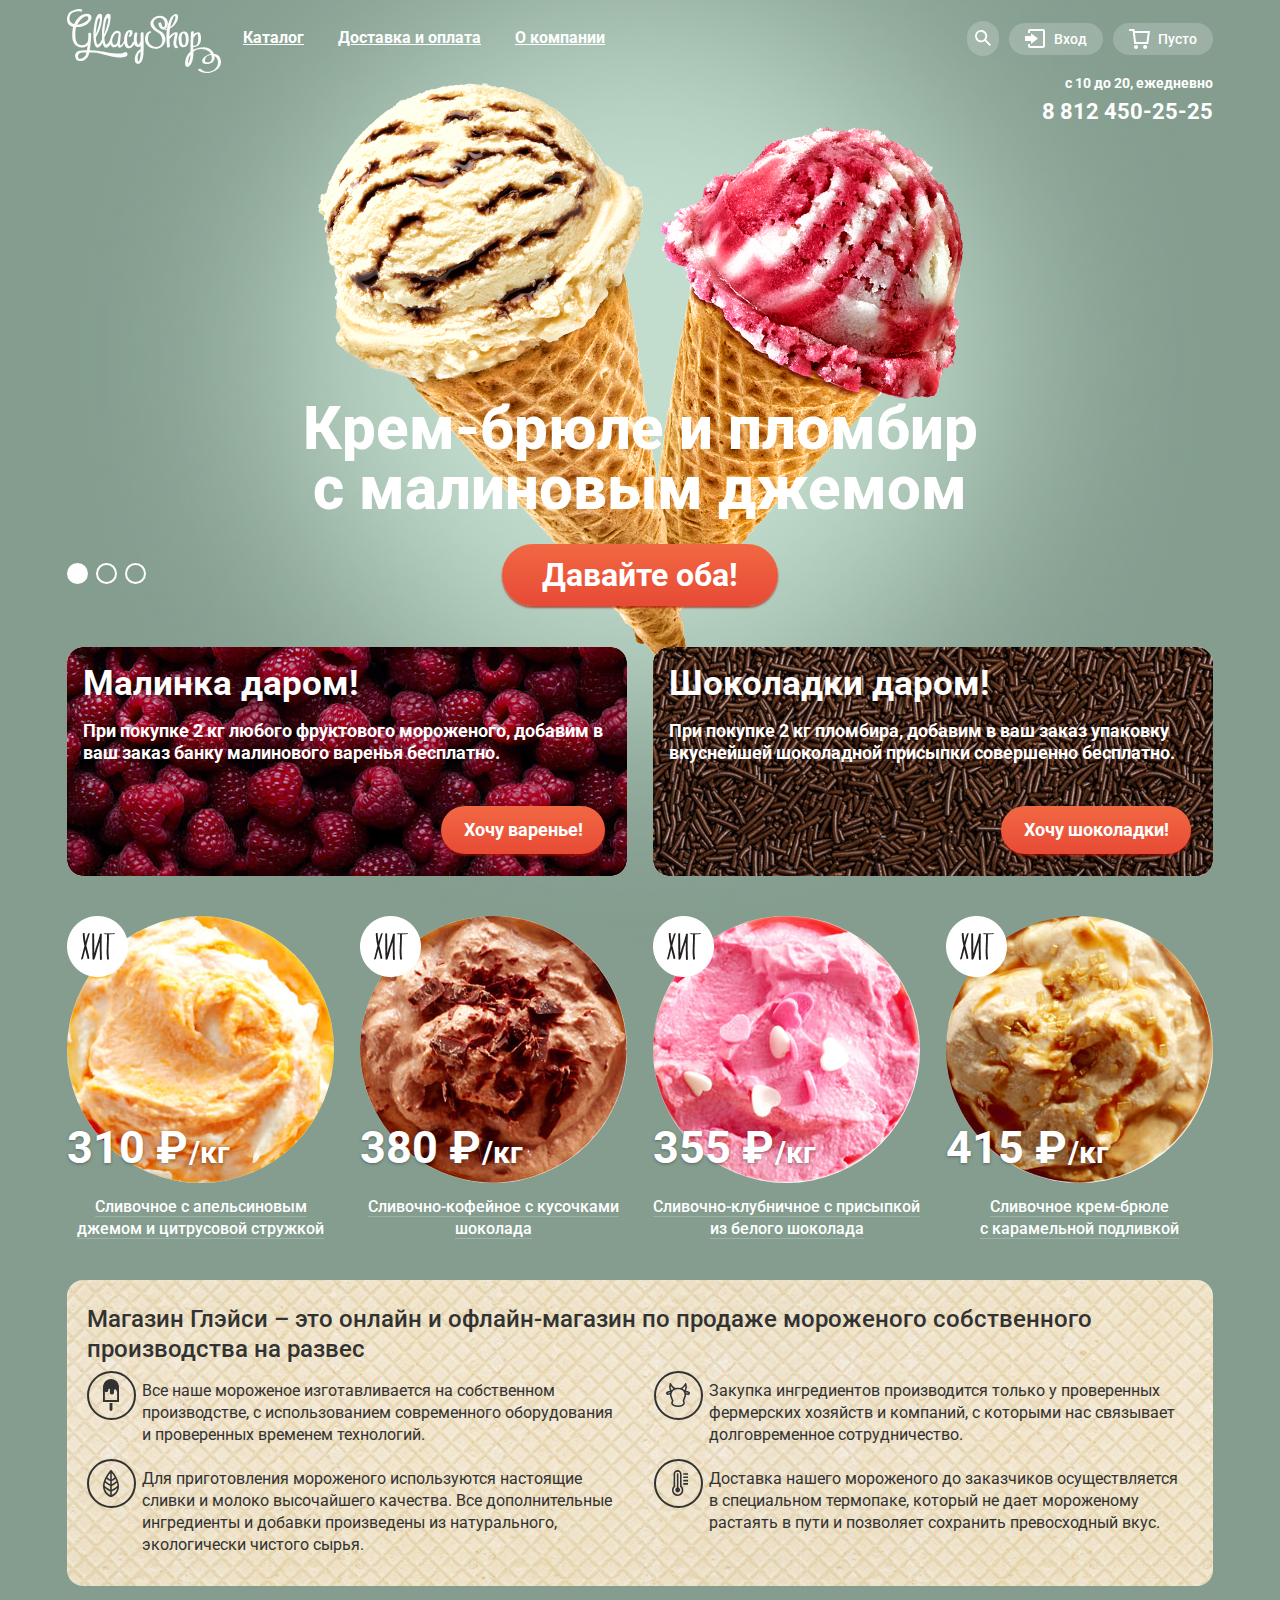
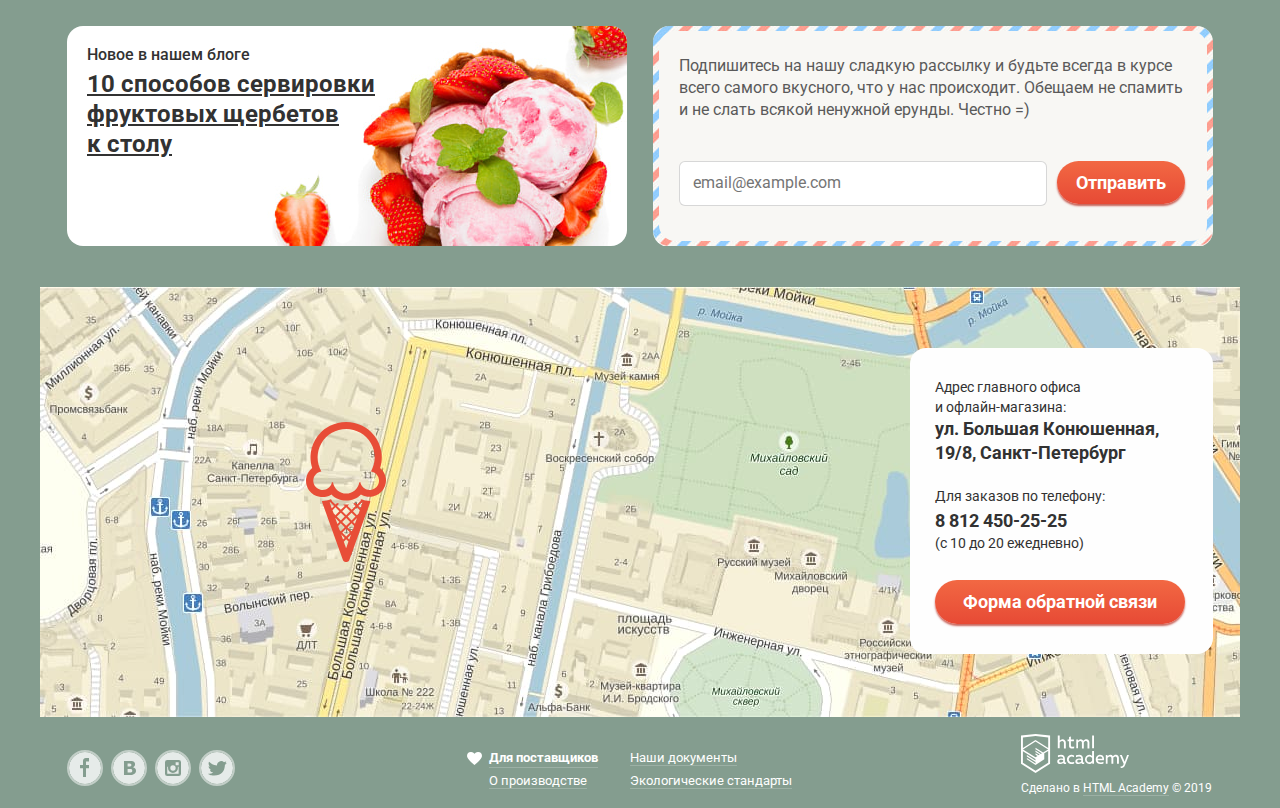
==== commit f64669ce: "final2" ====
--- a/index.html
+++ b/index.html
@@ -27,7 +27,6 @@
         <li class="site-nav-items"><a href="about_company.html" class="site-nav-link">О компании</a></li>
       </ul>
     </nav>
-<!--Навигация с Поиском, Входом и Корзиной-->
     <nav class="user-nav">
       <ul class="list-user-nav">
         <li class="user-nav-items-search">
--- a/css/style.css
+++ b/css/style.css
@@ -186,6 +186,7 @@
 }
 .site-nav-items {
     padding-bottom: 14px;
+    padding-right: 4px;
 }
 .user-nav {
     padding-top: 23px;
@@ -222,11 +223,12 @@
 }
 .user-nav-items-search {
     margin-right: 10px;
+    position: relative;
 }
 .search-form {
     position: absolute;
-    top: 59px;
-    right: 359px;
+    top: 29px;
+    right: 1px;
     width: 341px;
     height: 84px;
     padding-top: 20px;
@@ -242,7 +244,7 @@
     font-weight: normal;
     font-size: 14px;
     line-height: 16px;
-    padding-left: 14px;
+    padding-left: 15px;
     background-color: var(--basic-white);
     border: 1px solid var(--grey-border-login);
     border-radius: 4px;
@@ -267,6 +269,7 @@
 .user-nav-items-login {
     margin-right: 10px;
     padding-bottom: 20px;
+    position: relative;
 }
 .list-user-nav .login-link {
     position: relative;
@@ -307,8 +310,8 @@
     background-color: var(--basic-white);
     border-radius: 4px;
     min-height: 242px;
-    right: 147px;
-    top: 59px;
+    right: 0px;
+    top: 29px;
     width: 539px;
     box-shadow: 0px 20px 20px rgba(var(--box-shadow), 0.4);
     font-style: normal;
@@ -320,9 +323,12 @@
 .user-nav-items-basket:hover .basket-section {
     display: block;
 }
+.user-nav-items-basket {
+    position: relative;
+}
 .table-basket {
     padding-top: 15px;
-    padding-left: 9px;
+    padding-left: 12px;
     padding-bottom: 10px;
     padding-right: 6px;
 }
@@ -346,7 +352,7 @@
     padding-right: 13px;
 }
 .ice-td1 {
-    padding-right: 36px;
+    padding-right: 31px;
 }
 .table-td1-4 {
     padding-right: 24px;
@@ -356,10 +362,10 @@
     padding-bottom: 25px;
 }
 .table-td2-2 {
-    padding-right: 12px;
+    padding-right: 13px;
 }
 .ice-td2 {
-    padding-right: 37px;
+    padding-right: 32px;
 }
 .table-td2-4 {
     padding-right: 23px;
@@ -378,7 +384,7 @@
 .table-tr3 {
     display: flex;
     justify-content: flex-end;
-    padding-left: 402px;
+    padding-left: 401px;
 }
 .button-basket {
     position: relative;
@@ -389,7 +395,7 @@
     padding-left: 13px;
     padding-top: 13px;
     padding-bottom: 15px;
-    padding-right: 12px;
+    padding-right: 18px;
     border-radius: 26px;
 }
 .cross-basket {
@@ -662,7 +668,7 @@
 .filter-input-checkbox:checked + label::before {
     display: none;
 }
-  .filter-input-checkbox:checked + label::after {
+.filter-input-checkbox:checked + label::after {
     content: "";
     position: absolute;
     width: 24px;
@@ -678,6 +684,9 @@
     font-size: 16px;
     line-height: 18px;
     padding-left: 48px;
+}
+.sweet {
+    right: -5px;
 }
 .filter-form-button {
     text-decoration: none;
@@ -1447,8 +1456,8 @@
     display: none;
     z-index: 1;
     position: absolute;
-    right: 257px;
-    top: 59px;
+    right: 0;
+    top: 29px;
     width: 277px;
     height: 214px;
     border-radius: 4px;
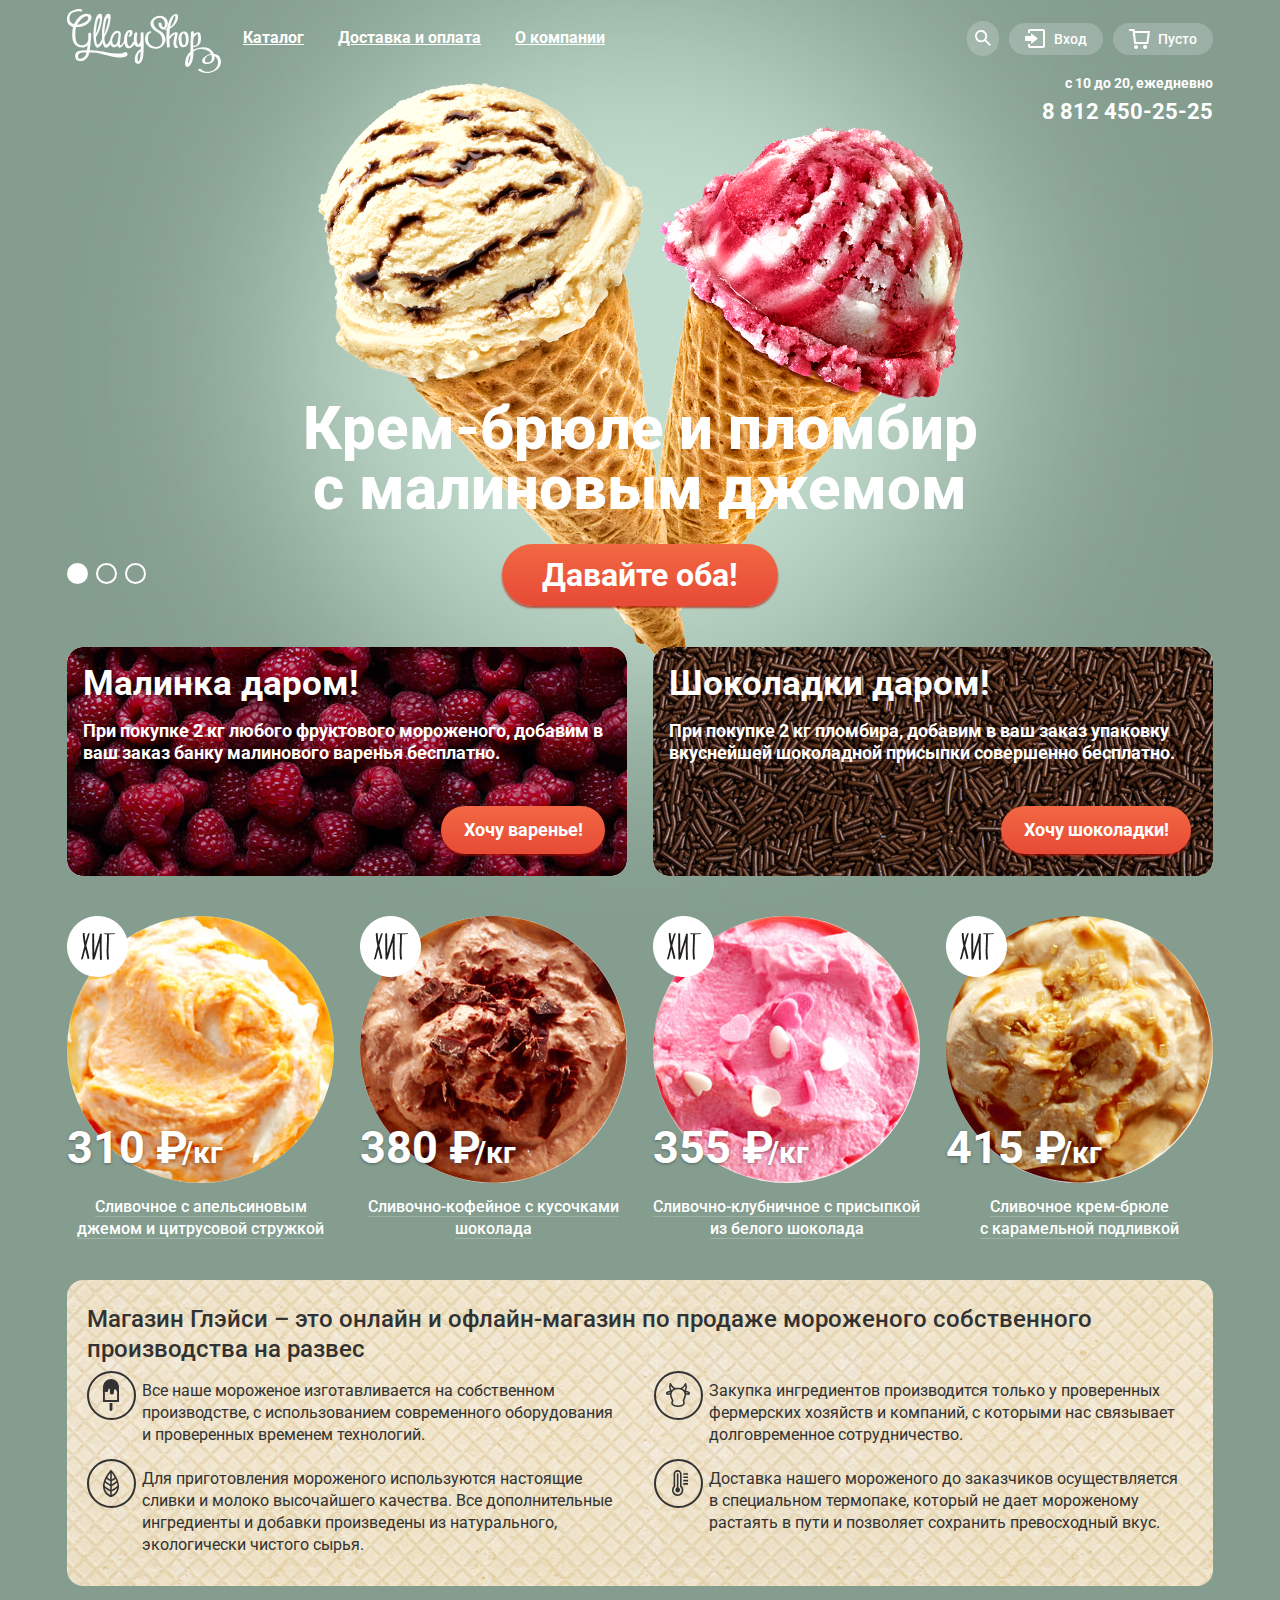
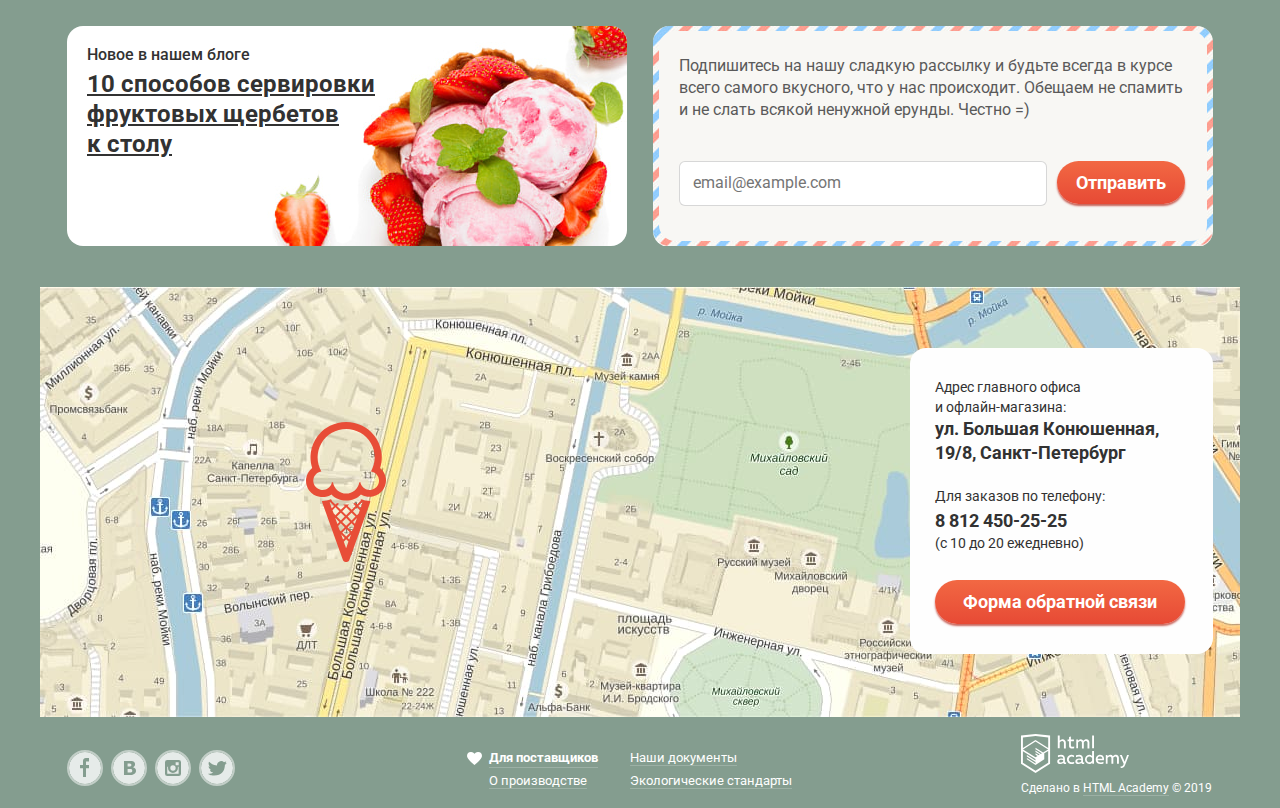
==== commit faf9e578: "Final3" ====
--- a/index.html
+++ b/index.html
@@ -114,12 +114,8 @@
             <p class="ice-img">
               <img src="img/ice1-1.jpg" class="ice-pic" width="267" height="267" alt="Сливочное с апельсиновым джемом и цитрусовой стружкой">
             </p>
-            <span class="price">
-              310 &#8381
-            </span>
-            <span class="weight">
-              /кг
-            </span>
+            <span class="price">310 &#8381</span>
+            <span class="weight">/кг</span>
             <a href="#" class="title-hit"><span class="underline">Сливочное с апельсиновым джемом и цитрусовой стружкой</span></a>
             <a href="#" class="button card-button-link">Быстрый просмотр</a>
           </article>
@@ -129,12 +125,8 @@
             <p class="ice-img">
               <img src="img/ice1-2.jpg" class="ice-pic" width="267" height="267" alt="Сливочно-кофейное с кусочками шоколада">
             </p>
-            <span class="price">
-              380 &#8381
-            </span>
-            <span class="weight">
-              /кг
-            </span>
+            <span class="price">380 &#8381</span>
+            <span class="weight">/кг</span>
             <a href="#" class="title-hit"><span class="underline">Сливочно-кофейное с кусочками шоколада</span></a>
             <a href="#" class="button card-button-link">Быстрый просмотр</a>
           </article>
@@ -144,12 +136,8 @@
             <p class="ice-img">
               <img src="img/ice1-3.jpg" class="ice-pic" width="267" height="267" alt="Сливочно-клубничное с присыпкой из белого шоколада">
             </p>
-            <span class="price">
-              355 &#8381
-            </span>
-            <span class="weight">
-              /кг
-            </span>
+            <span class="price">355 &#8381</span>
+            <span class="weight">/кг</span>
             <a href="#" class="title-hit"><span class="underline">Сливочно-клубничное с&#160;присыпкой из белого шоколада</span></a>
             <a href="#" class="button card-button-link">Быстрый просмотр</a>
           </article>
@@ -159,12 +147,8 @@
             <p class="ice-img">
               <img src="img/ice1-4.jpg" class="ice-pic" width="267" height="267" alt="Сливочное крем-брюле с карамельной подливкой">
             </p>
-            <span class="price">
-              415 &#8381
-            </span>
-            <span class="weight">
-             /кг
-            </span>
+            <span class="price">415 &#8381</span>
+            <span class="weight">/кг</span>
             <a href="#" class="title-hit"><span class="underline">Сливочное крем-брюле с&#160;карамельной подливкой</span></a>
             <a href="#" class="button card-button-link">Быстрый просмотр</a>
           </article>
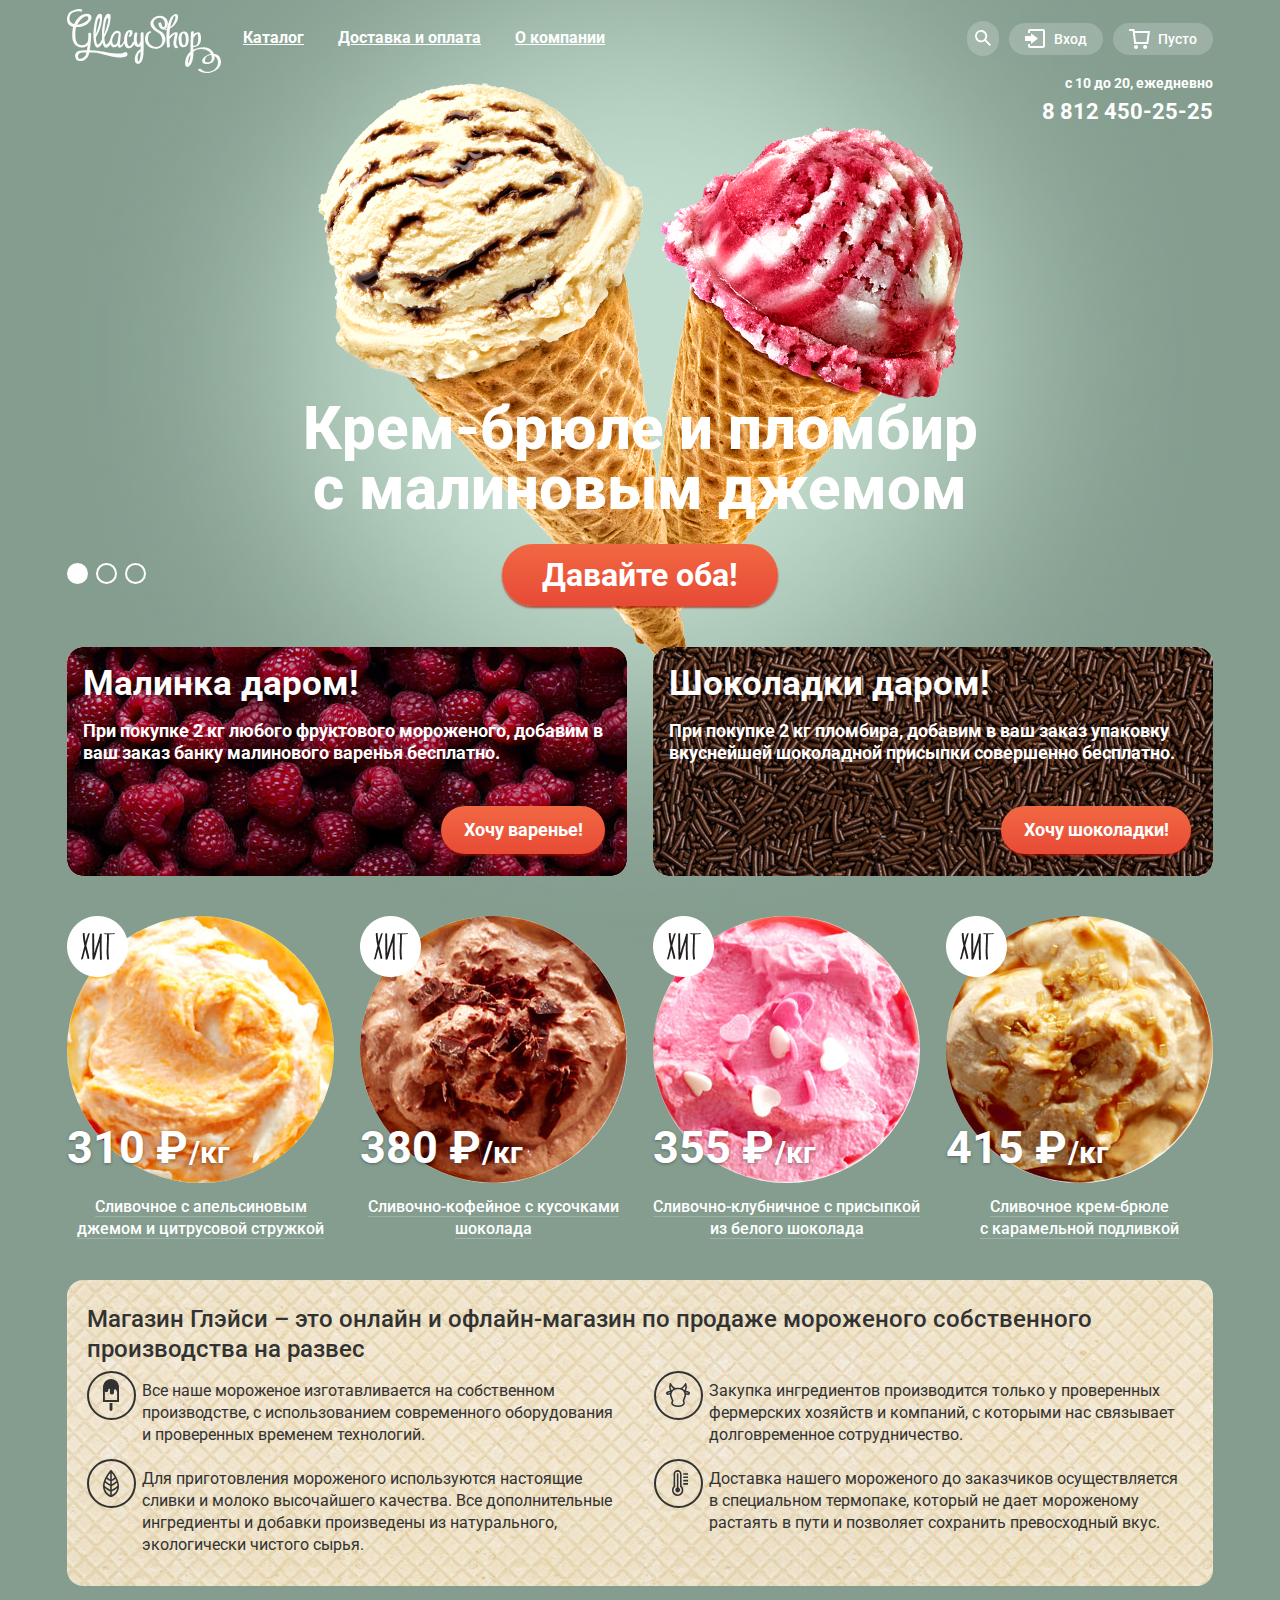
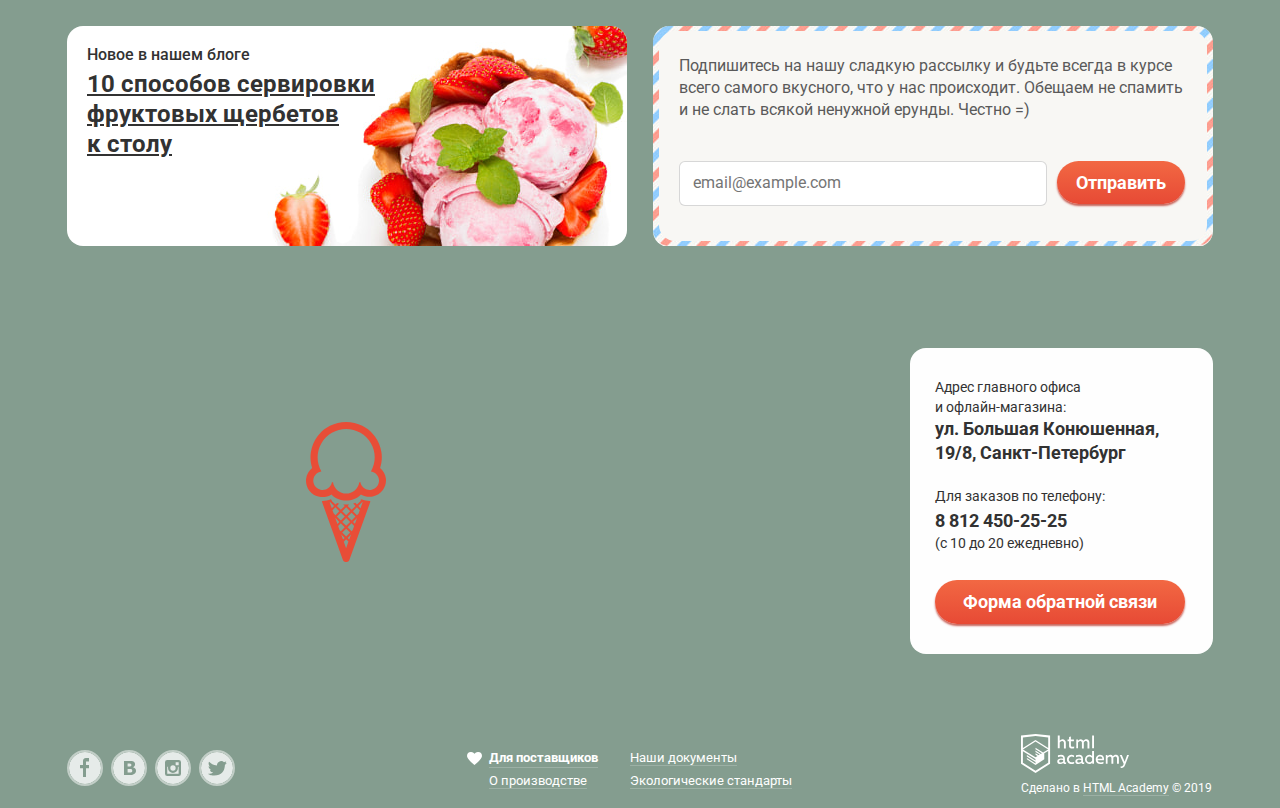
==== commit 41448214: "popravki" ====
--- a/index.html
+++ b/index.html
@@ -18,13 +18,13 @@
           <ul class="list-new-ice">
             <li class="item-new-ice item-new">Новинки</li>
             <li class="item-new-ice-cream"><a class="new-ice-link" href="catalog.html">Сливочное</a></li>
-            <li class="item-new-ice"><a class="new-ice-link" href="blank.html">Щербеты</a></li>
-            <li class="item-new-ice"><a class="new-ice-link" href="blank.html">Фруктовый лед</a></li>
-            <li class="item-new-ice"><a class="new-ice-link" href="blank.html">Мелорин</a></li>
+            <li class="item-new-ice"><a class="new-ice-link" href="#">Щербеты</a></li>
+            <li class="item-new-ice"><a class="new-ice-link" href="#">Фруктовый лед</a></li>
+            <li class="item-new-ice"><a class="new-ice-link" href="#">Мелорин</a></li>
           </ul>
         </li>
-        <li class="site-nav-items"><a href="delivery.html" class="site-nav-link">Доставка и оплата</a></li>
-        <li class="site-nav-items"><a href="about_company.html" class="site-nav-link">О компании</a></li>
+        <li class="site-nav-items"><a href="#" class="site-nav-link">Доставка и оплата</a></li>
+        <li class="site-nav-items"><a href="#" class="site-nav-link">О компании</a></li>
       </ul>
     </nav>
     <nav class="user-nav">
@@ -39,7 +39,7 @@
             </form>
           </section>
         </li>
-        <li class="user-nav-items-login"><a href="entry.html" class="user-nav-items login-link">Вход</a>
+        <li class="user-nav-items-login"><a href="#" class="user-nav-items login-link">Вход</a>
           <section class="login-section">
             <h2 class="visually-hidden">Форма регистрации</h2>
             <form action="https://echo.htmlacademy.ru" method="post" class="login-form">
@@ -61,7 +61,7 @@
             </form>
           </section>
         </li>
-        <li class="user-nav-items-basket"><a href="basket.html" class="user-nav-items basket-link">Пусто</a></li>
+        <li class="user-nav-items-basket"><a href="#" class="user-nav-items basket-link">Пусто</a></li>
       </ul>
     </nav>
     <section class="info-operating-box">
@@ -114,7 +114,7 @@
             <p class="ice-img">
               <img src="img/ice1-1.jpg" class="ice-pic" width="267" height="267" alt="Сливочное с апельсиновым джемом и цитрусовой стружкой">
             </p>
-            <span class="price">310 &#8381</span>
+            <span class="price">310 &#8381;</span>
             <span class="weight">/кг</span>
             <a href="#" class="title-hit"><span class="underline">Сливочное с апельсиновым джемом и цитрусовой стружкой</span></a>
             <a href="#" class="button card-button-link">Быстрый просмотр</a>
@@ -125,7 +125,7 @@
             <p class="ice-img">
               <img src="img/ice1-2.jpg" class="ice-pic" width="267" height="267" alt="Сливочно-кофейное с кусочками шоколада">
             </p>
-            <span class="price">380 &#8381</span>
+            <span class="price">380 &#8381;</span>
             <span class="weight">/кг</span>
             <a href="#" class="title-hit"><span class="underline">Сливочно-кофейное с кусочками шоколада</span></a>
             <a href="#" class="button card-button-link">Быстрый просмотр</a>
@@ -136,7 +136,7 @@
             <p class="ice-img">
               <img src="img/ice1-3.jpg" class="ice-pic" width="267" height="267" alt="Сливочно-клубничное с присыпкой из белого шоколада">
             </p>
-            <span class="price">355 &#8381</span>
+            <span class="price">355 &#8381;</span>
             <span class="weight">/кг</span>
             <a href="#" class="title-hit"><span class="underline">Сливочно-клубничное с&#160;присыпкой из белого шоколада</span></a>
             <a href="#" class="button card-button-link">Быстрый просмотр</a>
@@ -147,7 +147,7 @@
             <p class="ice-img">
               <img src="img/ice1-4.jpg" class="ice-pic" width="267" height="267" alt="Сливочное крем-брюле с карамельной подливкой">
             </p>
-            <span class="price">415 &#8381</span>
+            <span class="price">415 &#8381;</span>
             <span class="weight">/кг</span>
             <a href="#" class="title-hit"><span class="underline">Сливочное крем-брюле с&#160;карамельной подливкой</span></a>
             <a href="#" class="button card-button-link">Быстрый просмотр</a>
@@ -186,7 +186,7 @@
     </div>
     <section class="map-section">
       <h2 class="visually-hidden">Интерактивная карта</h2>
-      <img src="img/map.jpg" width="1200" height="430" alt="Карта">
+      <iframe src="https://www.google.com/maps/embed?pb=!1m18!1m12!1m3!1d1998.6037999040354!2d30.322010416394033!3d59.938716271971415!2m3!1f0!2f0!3f0!3m2!1i1024!2i768!4f13.1!3m3!1m2!1s0x4696310fca5ba729%3A0xea9c53d4493c879f!2sBolshaya+Konyushennaya+ul.%2C+19%2C+Sankt-Peterburg%2C+Russia%2C+191186!5e0!3m2!1sen!2s!4v1441888483426" width="1200" height="430" allowfullscreen></iframe>
       <div class="form-map">
         <p class="text-form">Адрес главного офиса<br>
           и офлайн-магазина:</p>
@@ -211,22 +211,22 @@
       <section class="info-section">
         <h2 class="visually-hidden">Дополнительная информация</h2>
         <ul class="footer-info">
-          <li class="info-link"><a href="#" class="item-provider">Для поставщиков</a></li>
-          <li class="info-link"><a href="#" class="item-information">Наши документы</a></li>
-          <li class="info-link"><a href="#" class="item-information">О производстве</a></li>
-          <li class="info-link"><a href="#" class="item-information">Экологические стандарты</a></li>
+          <li class="info-link"><a href="#" class="item-provider active-link">Для поставщиков</a></li>
+          <li class="info-link"><a href="#" class="item-information active-link">Наши документы</a></li>
+          <li class="info-link"><a href="#" class="item-information active-link">О производстве</a></li>
+          <li class="info-link"><a href="#" class="item-information active-link">Экологические стандарты</a></li>
         </ul>
       </section>
       <section class="copyright-section">
         <h2 class="visually-hidden">О создателе</h2>
-          <a href="https://htmlacademy.ru/intensive/htmlcss" class="link-academy"><img src="img/logo-akad.svg" width="108" height="39" alt="Логотип Академии"></a>
+          <a href="https://htmlacademy.ru/intensive/htmlcss" class="link-academy"><img src="img/logo-akad.svg" height="430" alt="Логотип Академии"></a>
           <p class="text-academy">Сделано в <a href="https://htmlacademy.ru/intensive/htmlcss" class="html-academy">HTML Academy</a> © 2019</p>
         </section>
     </footer>
     <div class="modal feedback-section">
       <h2 class="visually-hidden">Форма обратной связи</h2>
       <p class="title-feedback">Мы обязательно вам ответим!</p>
-        <a href="#" class="modal-close" type="button" aria-label="Закрыть"></a>
+        <a href="#" class="modal-close" aria-label="Закрыть"></a>
       <form action="https://echo.htmlacademy.ru" method="post" class="feedback-form">
         <p class="feedback-input">
           <label for="feedback-name" class="visually-hidden">Имя</label>
@@ -237,11 +237,12 @@
           <input id="feedback-email" type="email" name="email" class="feedback-email" placeholder="email@example.com" required>
         </p>
         <p class="feedback-input-comment">
-          <textarea class="feedback-comment" rows="10" cols="40" name="text" class="feedback-comment" placeholder="В свободной форме"></textarea>
+          <label class="visually-hidden" for="feedback-comment">Комментарий</label>
+          <textarea class="feedback-comment" id="feedback-comment" rows="10" cols="40" name="text" placeholder="В свободной форме"></textarea>
         </p>
         <button type="submit" class="button feedback-button">Отправить</button>
       </form>
     </div>
   <script src="js/feedback.js"></script>
   </body>
-</html>
+</html>--- a/css/style.css
+++ b/css/style.css
@@ -35,6 +35,8 @@
     --box-shadow: 0, 0, 0;
     --background-hover-card: #9DB1A6;
     --blue-border-active: 46, 136, 228;
+    --active-link: #FFBC9E;
+    --border-active-link: 255, 188, 158;
 }
 
 body {
@@ -72,6 +74,11 @@
 *::before,
 *::after {
   box-sizing: border-box;
+}
+.active-link:hover {
+    color: var(--active-link);
+    border-bottom: 1px solid rgba(var(--border-active-link), 0.3);
+    cursor: pointer;
 }
 .page-body {
     min-height: 100%;
@@ -468,7 +475,6 @@
     font-size: 14px;
     line-height: 16px;
     color: var(--basic-white);
-    border: 1px solid rgba(var(--white), 0.2);
 }
 .arrow {
     position: relative;
@@ -489,7 +495,7 @@
     padding-top: 2px;
 }
 .item-breadcrumbs {
-    padding-right: 20px;
+    padding-right: 23px;
 }
 .title-catalog {
     font-style: normal;
@@ -635,18 +641,21 @@
     margin: 0;
     border: none;
 }
+.checkbox-title {
+    padding-bottom: 10px;
+}
 .hr-inline {
-    display: grid;
-    grid-template-columns: auto auto auto auto auto auto;
-    padding: 0;
+    padding: 0;
+    justify-content: space-around;
+    display: flex;
     margin: 0;
     list-style: none;
     background: rgba(var(--white), 0.2);
     border-radius: 20px;
-    padding-top: 7px;
-    padding-bottom: 11px;
+    padding-top: 8px;
+    padding-bottom: 10px;
+    padding-left: 22px;
     margin-top: 3px;
-    padding-right: 15px;
 }
 .item-extender label {
     position: relative;
@@ -659,8 +668,8 @@
     position: absolute;
     width: 20px;
     height: 20px;
-    left: 18px;
-    top: 1px;
+    left: -32px;
+    top: -1px;
     background-image: url("../img/checkbox-off.svg");
     background-repeat: no-repeat;
     background-position: 0 0;
@@ -673,8 +682,7 @@
     position: absolute;
     width: 24px;
     height: 20px;
-    left: 17px;
-    top: 1px;
+    left: -34px;
     background-image: url("../img/checkbox-on.svg");
     background-repeat: no-repeat;
     background-position: 0 0;
@@ -683,7 +691,6 @@
     font-weight: 500;
     font-size: 16px;
     line-height: 18px;
-    padding-left: 48px;
 }
 .sweet {
     right: -5px;
@@ -926,9 +933,21 @@
     text-decoration: none;
     color: var(--basic-white);
     display: block;
+    position: relative;
+}
+.title-hit:hover {
+    color: var(--active-link);
+    cursor: pointer;
+    z-index: 100;
+}
+.underline:hover {
+    border-bottom: 1px solid rgba(var(--border-active-link), 0.3);
+    cursor: pointer;
+    z-index: 100;
 }
 .underline {
     border-bottom: 1px solid rgba(var(--white), 0.2);
+    position: relative;
 }
 .list-hit .price {
     font-weight: bold;
@@ -941,7 +960,7 @@
     font-size: 30px;
     line-height: 35px;
     text-shadow: 0px 1px 3px rgba(var(--text-shadow-price), 0.5);
-    margin-left: -10px;
+    margin-left: -3px;
 }
 .ice-pic {
     border-radius: 50%;
@@ -1117,6 +1136,15 @@
     position: relative;
     margin-left: -27px;
     margin-right: -27px;
+}
+.map-section iframe {
+    position: relative;
+    width: 100%;
+    height: 430px;
+    z-index: 2;
+    top: 0;
+    left: 0;
+    border: none;
 }
 .form-map {
     position: absolute;
@@ -1130,6 +1158,7 @@
     padding-top: 29px;
     padding-left: 25px;
     padding-right: 25px;
+    z-index: 3;
 }
 .map-section::before {
     content: "";
@@ -1141,6 +1170,7 @@
     background-image: url(../img/ice-marker.svg);
     background-repeat: no-repeat;
     background-position: 0 0;
+    z-index: 3;
 }
 .text-form {
     font-weight: normal;
